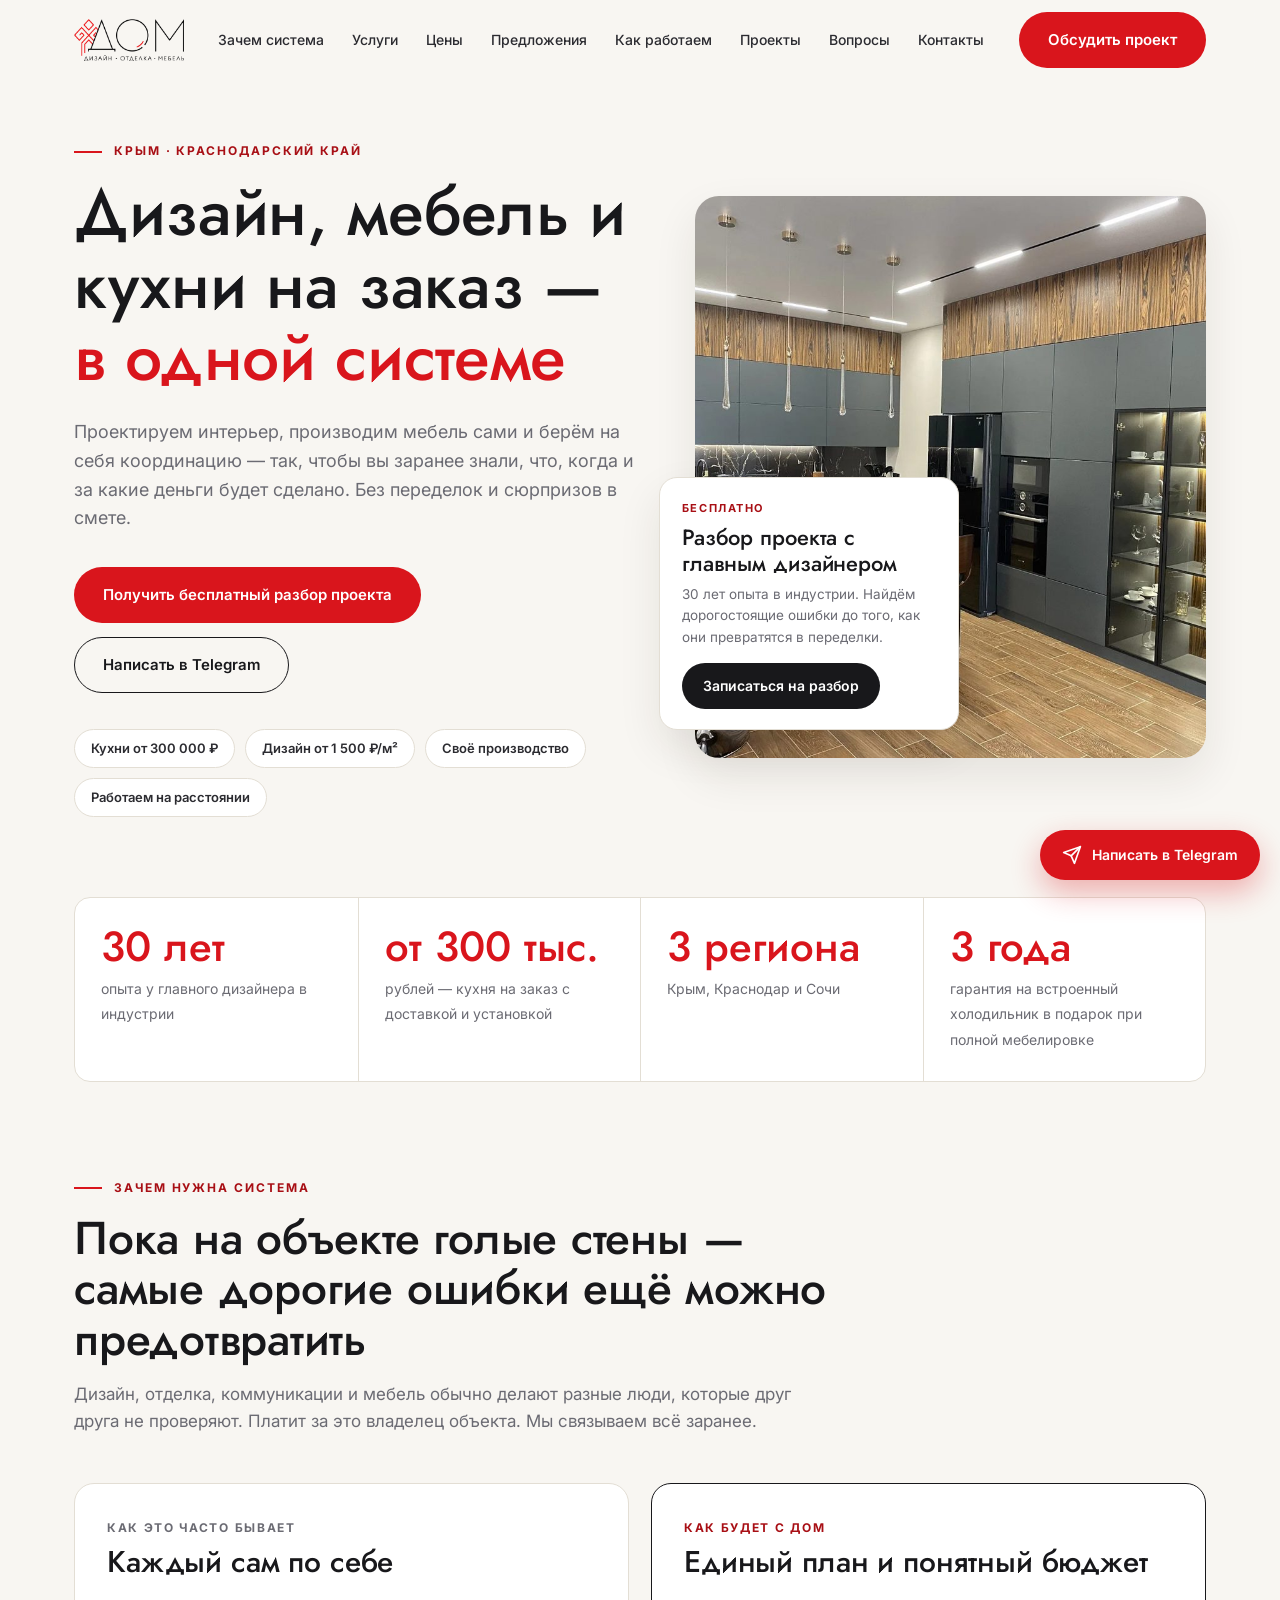
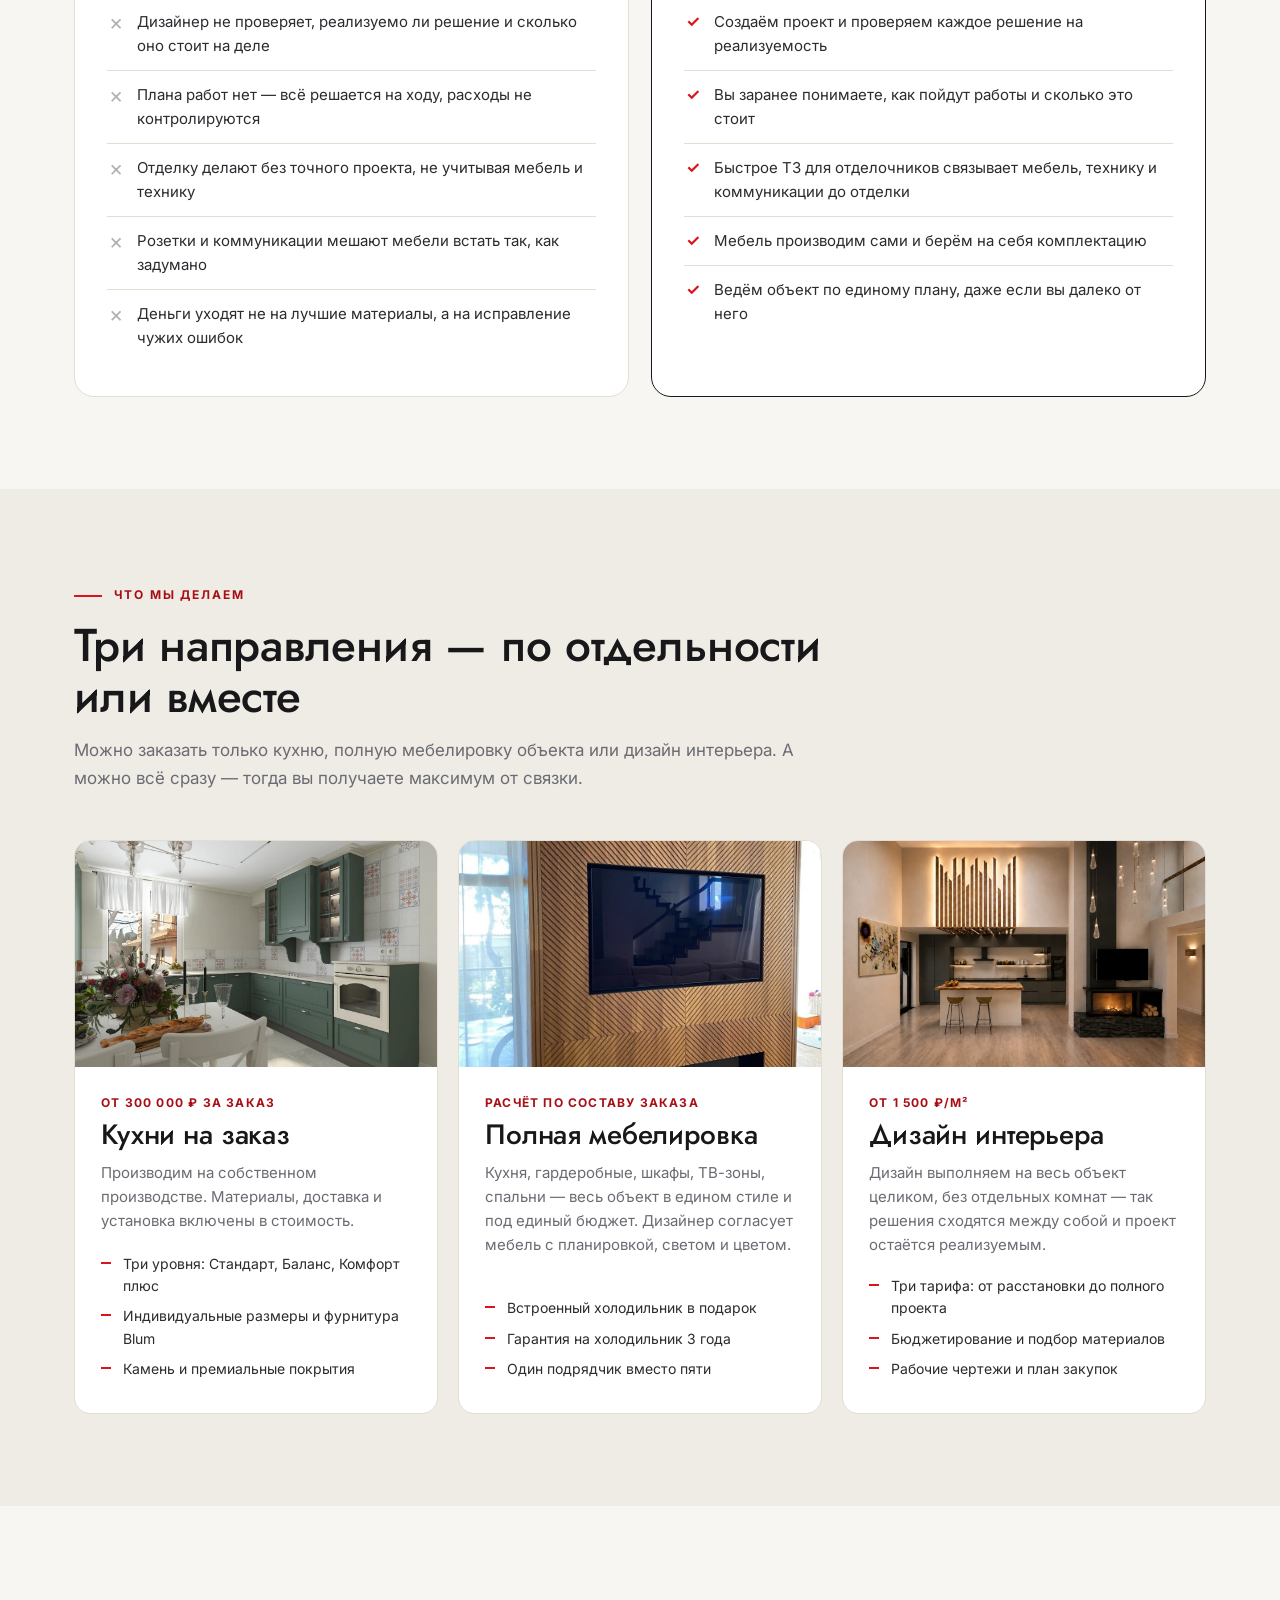
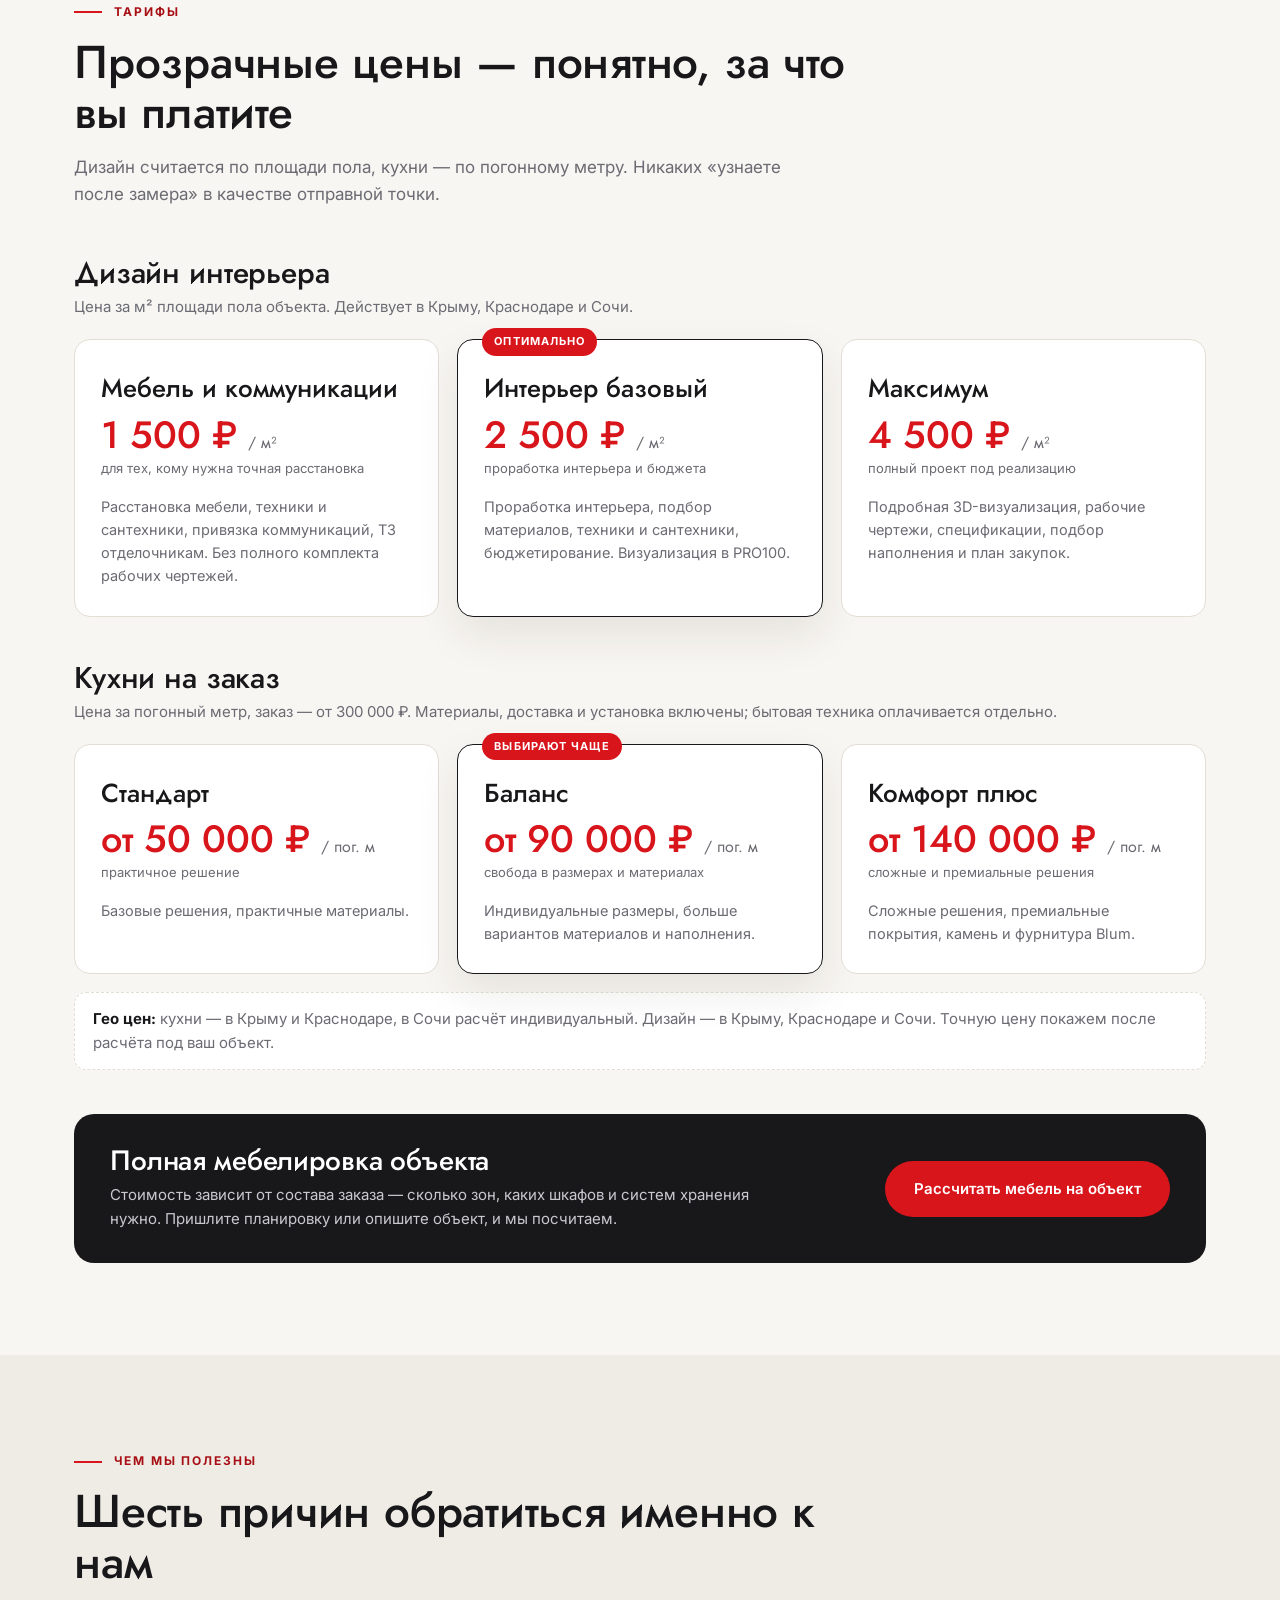
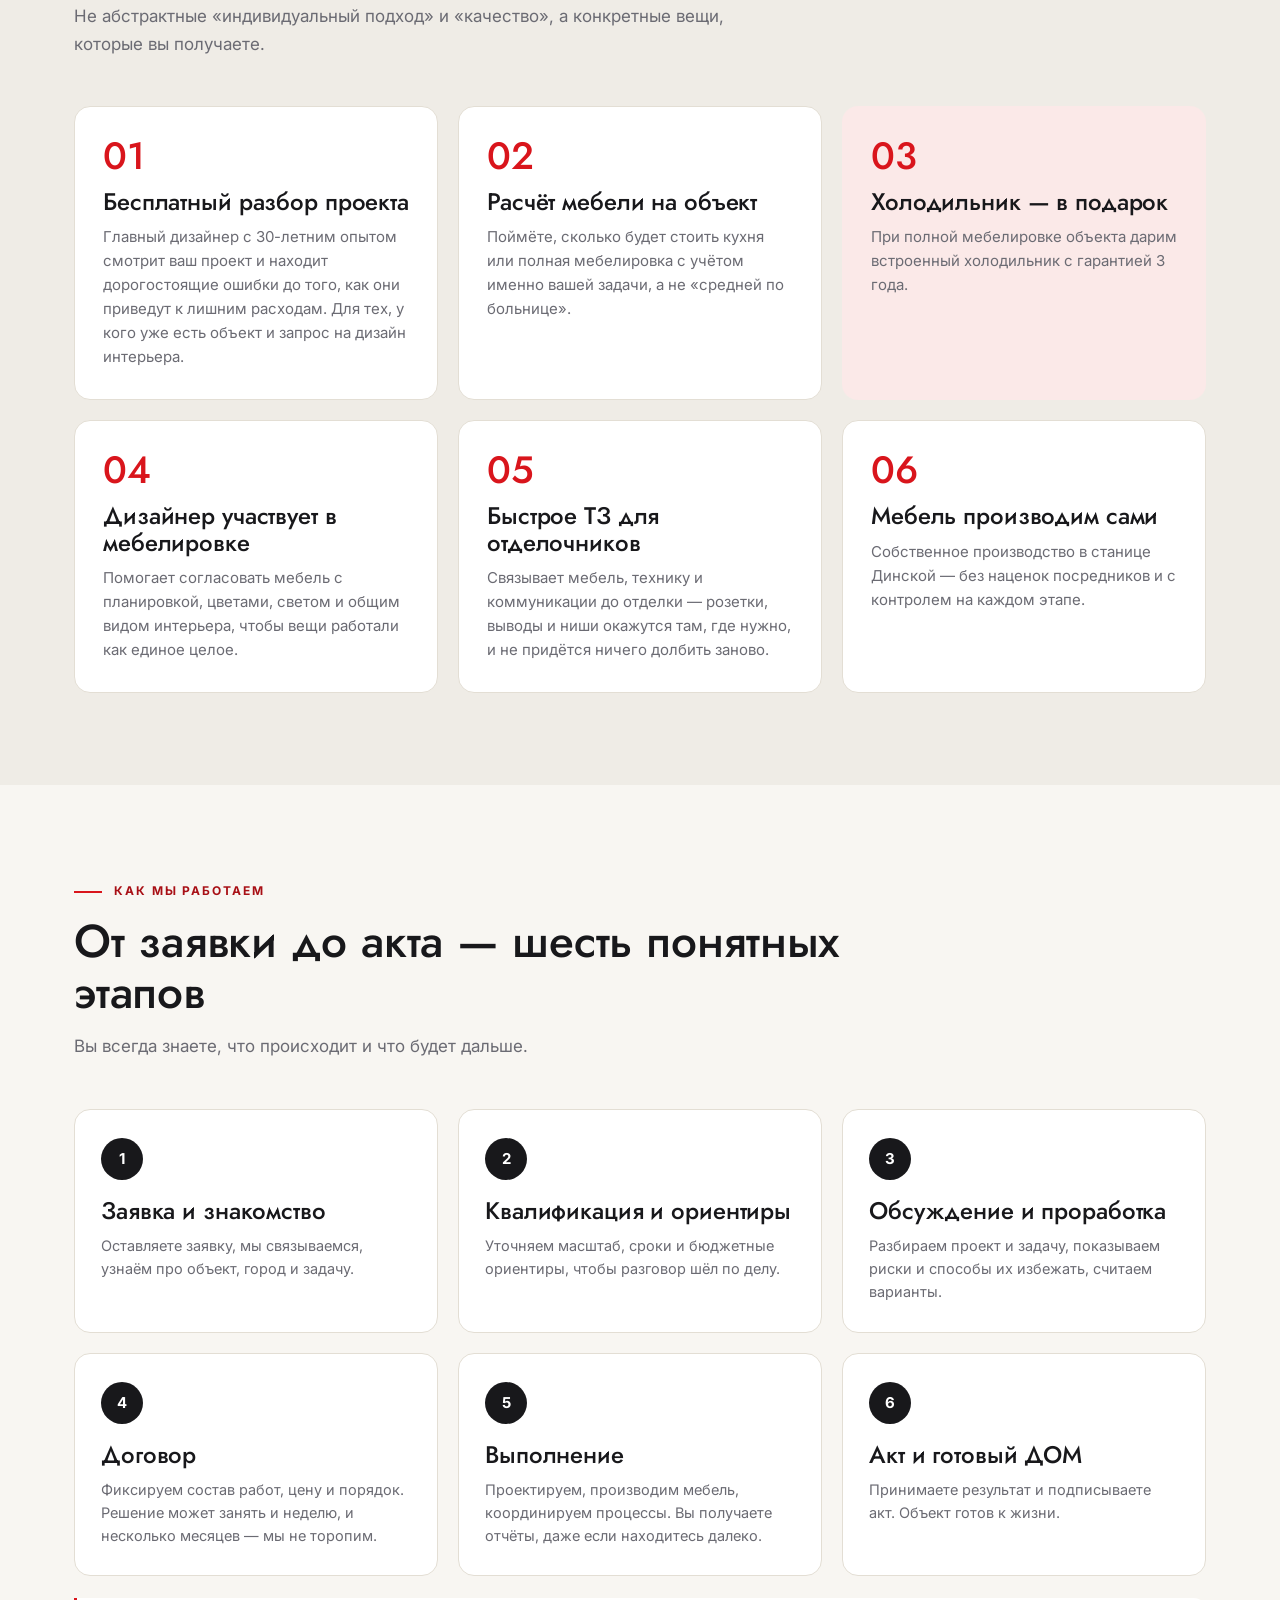
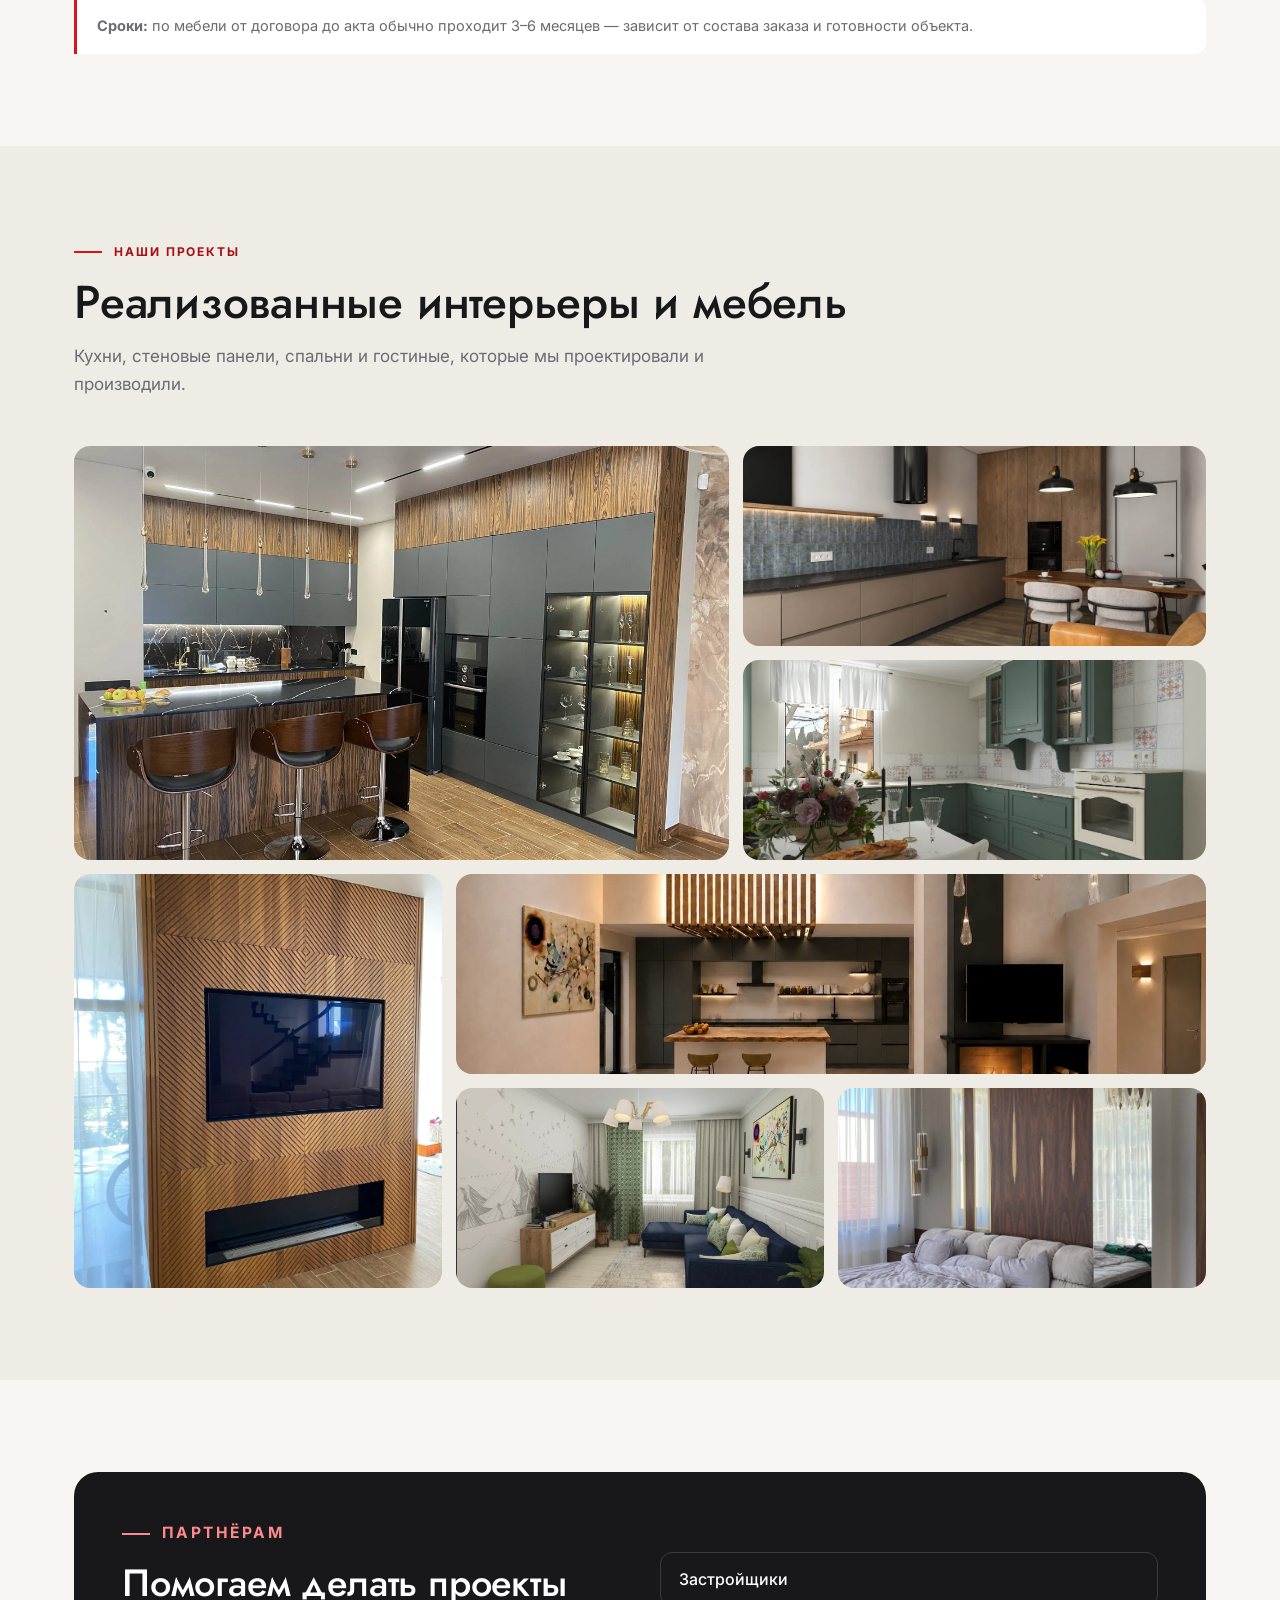
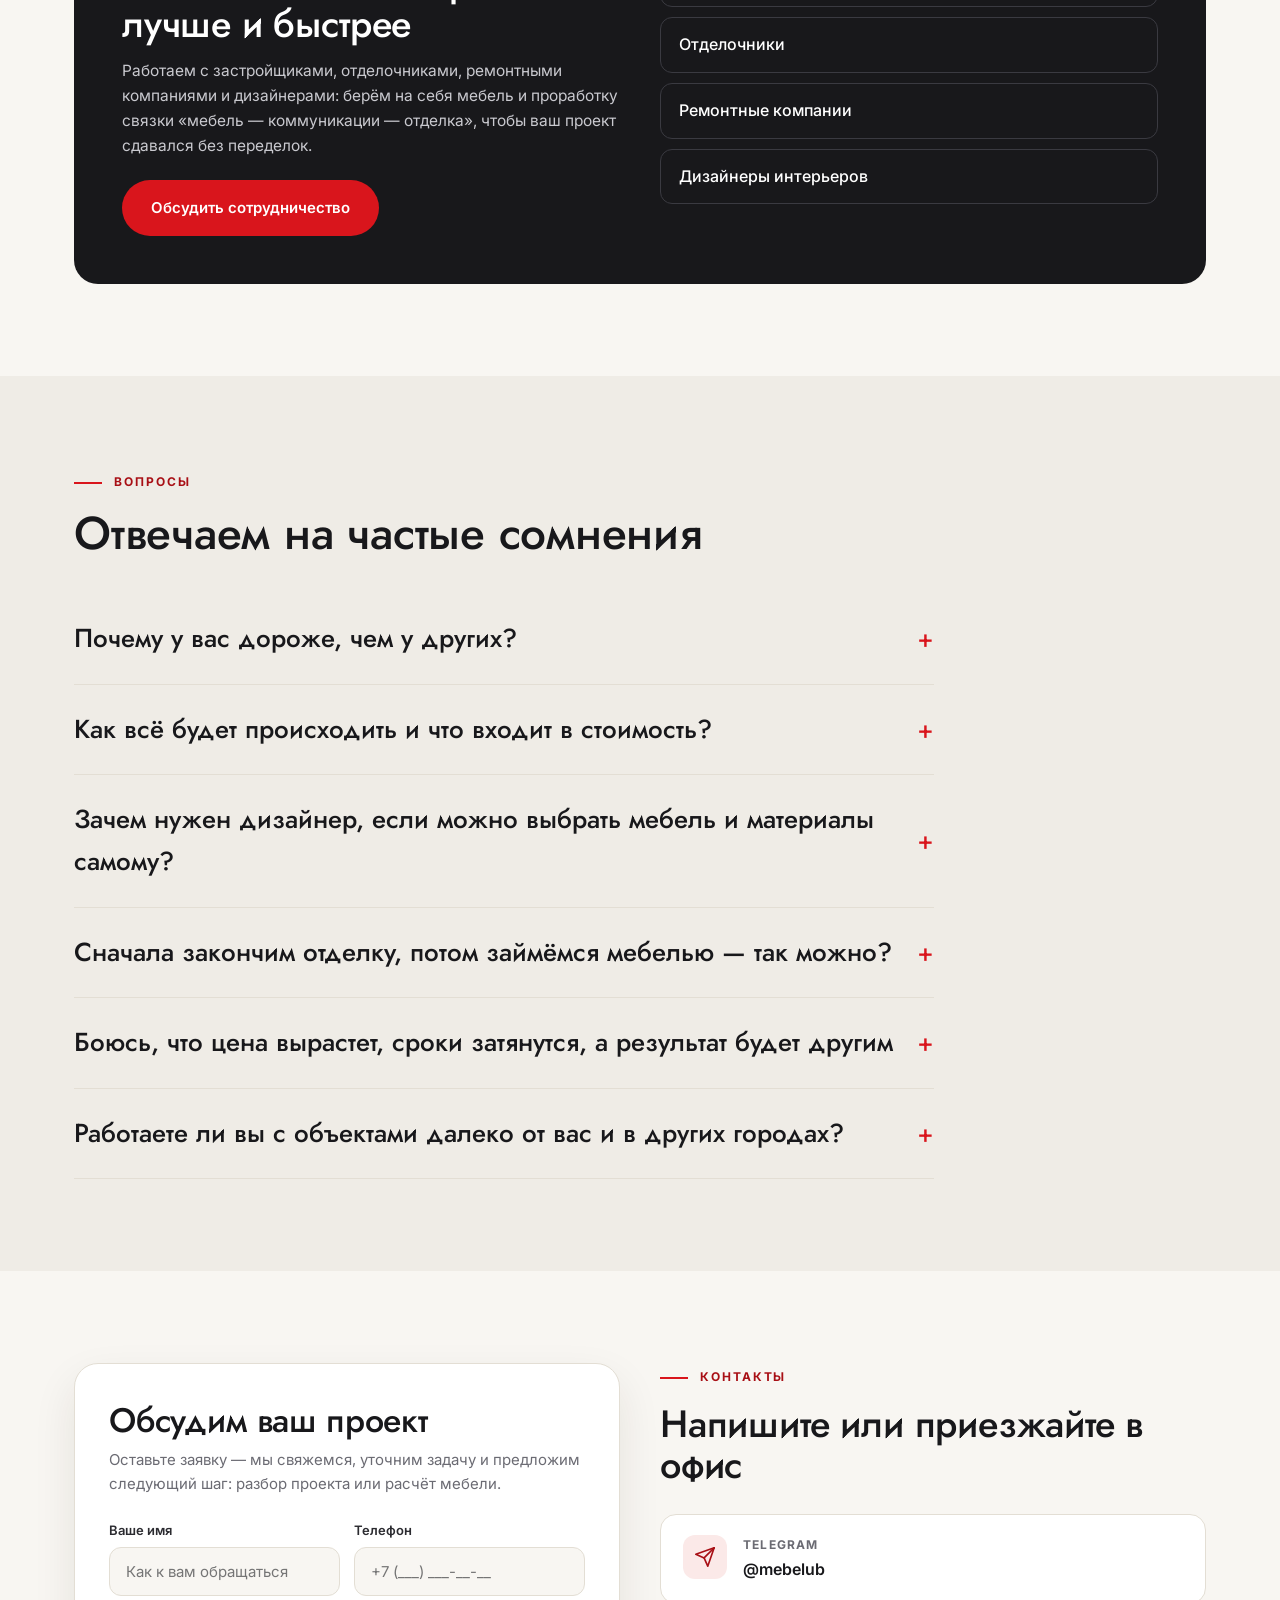
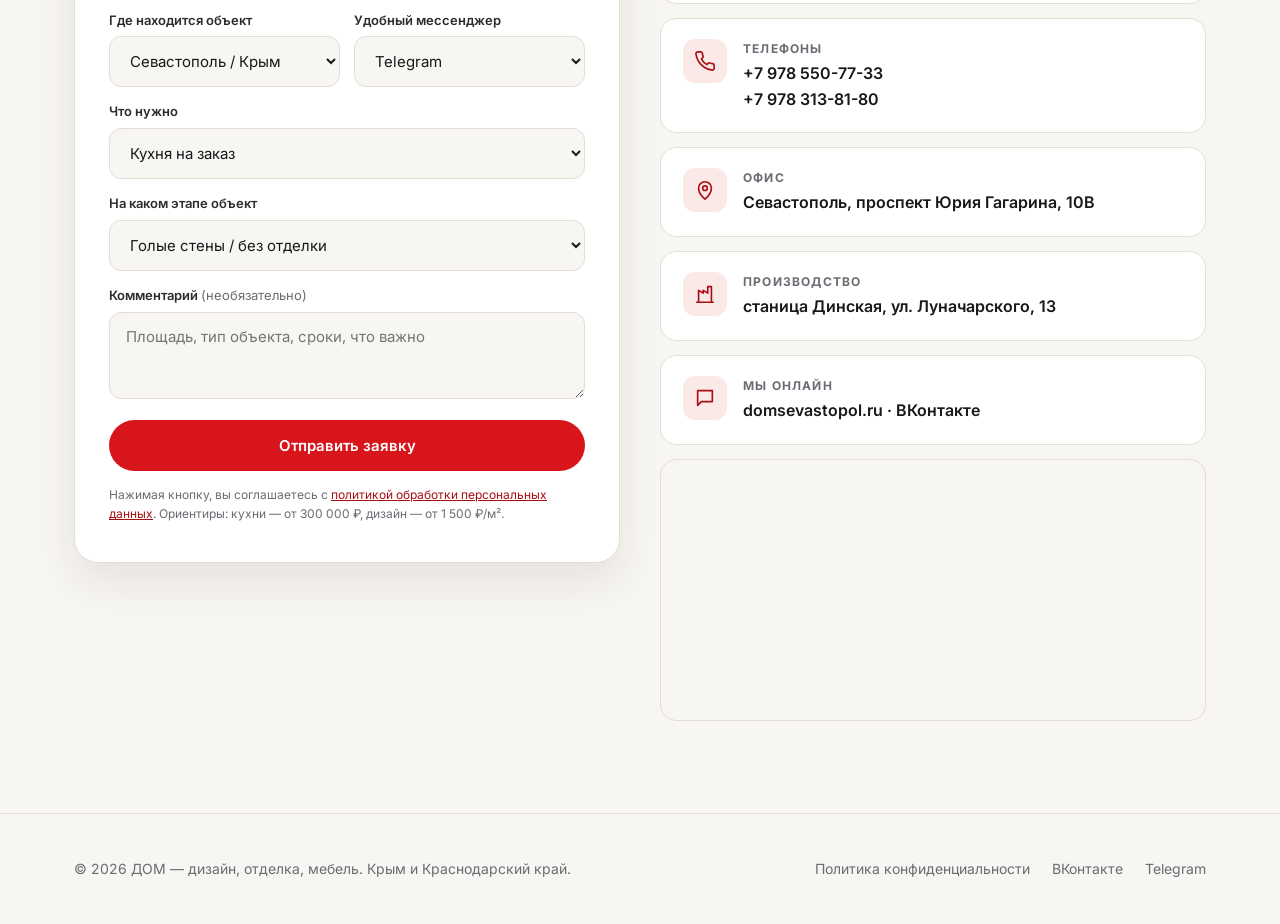
==== index.html @ 9297d838 "init: landing for DOM (design, kitchens, furniture)" ====
<!DOCTYPE html>
<html lang="ru">
<head>
<meta charset="UTF-8">
<meta name="viewport" content="width=device-width, initial-scale=1.0">
<title>ДОМ — дизайн интерьера, кухни и мебель на заказ в Крыму и Краснодарском крае</title>
<meta name="description" content="ДОМ: дизайн интерьера, кухни на заказ от 300 000 ₽ и полная мебелировка объекта. Собственное производство, работаем в Крыму и Краснодарском крае. Бесплатный разбор проекта с главным дизайнером.">
<link rel="icon" href="img/favicon.png" type="image/png">
<link rel="preconnect" href="https://fonts.googleapis.com">
<link rel="preconnect" href="https://fonts.gstatic.com" crossorigin>
<link href="https://fonts.googleapis.com/css2?family=Jost:wght@400;500;600&family=Inter:wght@400;500;600;700&display=swap" rel="stylesheet">
<link rel="stylesheet" href="styles.css">
</head>
<body>

<header class="header" id="header">
  <div class="header__inner">
    <a href="#top" class="logo" aria-label="ДОМ — дизайн, отделка, мебель">
      <img src="img/logo.png" alt="ДОМ — дизайн, отделка, мебель">
    </a>
    <nav class="nav" id="nav">
      <a href="#pain">Зачем система</a>
      <a href="#services">Услуги</a>
      <a href="#prices">Цены</a>
      <a href="#offers">Предложения</a>
      <a href="#process">Как работаем</a>
      <a href="#portfolio">Проекты</a>
      <a href="#faq">Вопросы</a>
      <a href="#contact">Контакты</a>
    </nav>
    <div class="header__right">
      <a href="tel:+79785507733" class="header__phone">+7 978 550-77-33</a>
      <a href="#contact" class="btn btn--primary">Обсудить проект</a>
      <button class="burger" id="burger" aria-label="Меню"><span></span></button>
    </div>
  </div>
</header>

<main id="top">

<!-- HERO -->
<section class="hero">
  <div class="container hero__grid">
    <div>
      <p class="section-tag">Крым · Краснодарский край</p>
      <h1>Дизайн, мебель и кухни на заказ — <em>в одной системе</em></h1>
      <p class="hero__lead">Проектируем интерьер, производим мебель сами и берём на себя координацию — так, чтобы вы заранее знали, что, когда и за какие деньги будет сделано. Без переделок и сюрпризов в смете.</p>
      <div class="hero__cta">
        <a href="#contact" class="btn btn--primary">Получить бесплатный разбор проекта</a>
        <a href="https://t.me/mebelub" target="_blank" rel="noopener" class="btn btn--outline">Написать в Telegram</a>
      </div>
      <div class="hero__chips">
        <span class="chip">Кухни от 300 000 ₽</span>
        <span class="chip">Дизайн от 1 500 ₽/м²</span>
        <span class="chip">Своё производство</span>
        <span class="chip">Работаем на расстоянии</span>
      </div>
    </div>
    <div class="hero__visual">
      <div class="hero__photo"><img src="img/p7.jpg" alt="Кухня-остров на заказ в интерьере частного дома" fetchpriority="high"></div>
      <aside class="hero__card">
        <p class="hero__card-tag">Бесплатно</p>
        <h3>Разбор проекта с главным дизайнером</h3>
        <p>30 лет опыта в индустрии. Найдём дорогостоящие ошибки до того, как они превратятся в переделки.</p>
        <a href="#contact" class="btn btn--dark">Записаться на разбор</a>
      </aside>
    </div>
  </div>
</section>

<!-- STATS -->
<section class="stats">
  <div class="container">
    <div class="stats__row">
      <div class="stat"><b>30 лет</b><span>опыта у главного дизайнера в индустрии</span></div>
      <div class="stat"><b>от 300 тыс.</b><span>рублей — кухня на заказ с доставкой и установкой</span></div>
      <div class="stat"><b>3 региона</b><span>Крым, Краснодар и Сочи</span></div>
      <div class="stat"><b>3 года</b><span>гарантия на встроенный холодильник в подарок при полной мебелировке</span></div>
    </div>
  </div>
</section>

<!-- PAIN -->
<section id="pain">
  <div class="container">
    <p class="section-tag">Зачем нужна система</p>
    <h2 class="section-title">Пока на объекте голые стены — самые дорогие ошибки ещё можно предотвратить</h2>
    <p class="section-lead">Дизайн, отделка, коммуникации и мебель обычно делают разные люди, которые друг друга не проверяют. Платит за это владелец объекта. Мы связываем всё заранее.</p>
    <div class="versus">
      <div class="versus__col">
        <p class="versus__label">Как это часто бывает</p>
        <h3>Каждый сам по себе</h3>
        <ul>
          <li>Дизайнер не проверяет, реализуемо ли решение и сколько оно стоит на деле</li>
          <li>Плана работ нет — всё решается на ходу, расходы не контролируются</li>
          <li>Отделку делают без точного проекта, не учитывая мебель и технику</li>
          <li>Розетки и коммуникации мешают мебели встать так, как задумано</li>
          <li>Деньги уходят не на лучшие материалы, а на исправление чужих ошибок</li>
        </ul>
      </div>
      <div class="versus__col versus__col--good">
        <p class="versus__label">Как будет с ДОМ</p>
        <h3>Единый план и понятный бюджет</h3>
        <ul>
          <li>Создаём проект и проверяем каждое решение на реализуемость</li>
          <li>Вы заранее понимаете, как пойдут работы и сколько это стоит</li>
          <li>Быстрое ТЗ для отделочников связывает мебель, технику и коммуникации до отделки</li>
          <li>Мебель производим сами и берём на себя комплектацию</li>
          <li>Ведём объект по единому плану, даже если вы далеко от него</li>
        </ul>
      </div>
    </div>
  </div>
</section>

<!-- SERVICES -->
<section id="services" class="alt">
  <div class="container">
    <p class="section-tag">Что мы делаем</p>
    <h2 class="section-title">Три направления — по отдельности или вместе</h2>
    <p class="section-lead">Можно заказать только кухню, полную мебелировку объекта или дизайн интерьера. А можно всё сразу — тогда вы получаете максимум от связки.</p>
    <div class="srv-grid">
      <article class="srv">
        <div class="srv__img"><img src="img/p5.jpg" alt="Кухня в глубоком зелёном цвете с фасадами на заказ" loading="lazy"></div>
        <div class="srv__body">
          <p class="srv__price">от 300 000 ₽ за заказ</p>
          <h3>Кухни на заказ</h3>
          <p>Производим на собственном производстве. Материалы, доставка и установка включены в стоимость.</p>
          <ul>
            <li>Три уровня: Стандарт, Баланс, Комфорт плюс</li>
            <li>Индивидуальные размеры и фурнитура Blum</li>
            <li>Камень и премиальные покрытия</li>
          </ul>
        </div>
      </article>
      <article class="srv">
        <div class="srv__img"><img src="img/p6.jpg" alt="Мебельная стеновая панель из шпона с нишей под ТВ и биокамин" loading="lazy"></div>
        <div class="srv__body">
          <p class="srv__price">Расчёт по составу заказа</p>
          <h3>Полная мебелировка</h3>
          <p>Кухня, гардеробные, шкафы, ТВ-зоны, спальни — весь объект в едином стиле и под единый бюджет. Дизайнер согласует мебель с планировкой, светом и цветом.</p>
          <ul>
            <li>Встроенный холодильник в подарок</li>
            <li>Гарантия на холодильник 3 года</li>
            <li>Один подрядчик вместо пяти</li>
          </ul>
        </div>
      </article>
      <article class="srv">
        <div class="srv__img"><img src="img/p1.jpg" alt="Интерьер загородного дома: кухня-гостиная с камином" loading="lazy"></div>
        <div class="srv__body">
          <p class="srv__price">от 1 500 ₽/м²</p>
          <h3>Дизайн интерьера</h3>
          <p>Дизайн выполняем на весь объект целиком, без отдельных комнат — так решения сходятся между собой и проект остаётся реализуемым.</p>
          <ul>
            <li>Три тарифа: от расстановки до полного проекта</li>
            <li>Бюджетирование и подбор материалов</li>
            <li>Рабочие чертежи и план закупок</li>
          </ul>
        </div>
      </article>
    </div>
  </div>
</section>

<!-- PRICES -->
<section id="prices">
  <div class="container">
    <p class="section-tag">Тарифы</p>
    <h2 class="section-title">Прозрачные цены — понятно, за что вы платите</h2>
    <p class="section-lead">Дизайн считается по площади пола, кухни — по погонному метру. Никаких «узнаете после замера» в качестве отправной точки.</p>

    <div class="price-block">
      <h3>Дизайн интерьера</h3>
      <p>Цена за м² площади пола объекта. Действует в Крыму, Краснодаре и Сочи.</p>
      <div class="tariffs">
        <div class="tariff">
          <p class="tariff__name">Мебель и коммуникации</p>
          <p class="tariff__price">1 500 ₽ <small>/ м²</small></p>
          <p class="tariff__unit">для тех, кому нужна точная расстановка</p>
          <p>Расстановка мебели, техники и сантехники, привязка коммуникаций, ТЗ отделочникам. Без полного комплекта рабочих чертежей.</p>
        </div>
        <div class="tariff tariff--hit">
          <span class="tariff__badge">Оптимально</span>
          <p class="tariff__name">Интерьер базовый</p>
          <p class="tariff__price">2 500 ₽ <small>/ м²</small></p>
          <p class="tariff__unit">проработка интерьера и бюджета</p>
          <p>Проработка интерьера, подбор материалов, техники и сантехники, бюджетирование. Визуализация в PRO100.</p>
        </div>
        <div class="tariff">
          <p class="tariff__name">Максимум</p>
          <p class="tariff__price">4 500 ₽ <small>/ м²</small></p>
          <p class="tariff__unit">полный проект под реализацию</p>
          <p>Подробная 3D-визуализация, рабочие чертежи, спецификации, подбор наполнения и план закупок.</p>
        </div>
      </div>
    </div>

    <div class="price-block">
      <h3>Кухни на заказ</h3>
      <p>Цена за погонный метр, заказ — от 300 000 ₽. Материалы, доставка и установка включены; бытовая техника оплачивается отдельно.</p>
      <div class="tariffs">
        <div class="tariff">
          <p class="tariff__name">Стандарт</p>
          <p class="tariff__price">от 50 000 ₽ <small>/ пог. м</small></p>
          <p class="tariff__unit">практичное решение</p>
          <p>Базовые решения, практичные материалы.</p>
        </div>
        <div class="tariff tariff--hit">
          <span class="tariff__badge">Выбирают чаще</span>
          <p class="tariff__name">Баланс</p>
          <p class="tariff__price">от 90 000 ₽ <small>/ пог. м</small></p>
          <p class="tariff__unit">свобода в размерах и материалах</p>
          <p>Индивидуальные размеры, больше вариантов материалов и наполнения.</p>
        </div>
        <div class="tariff">
          <p class="tariff__name">Комфорт плюс</p>
          <p class="tariff__price">от 140 000 ₽ <small>/ пог. м</small></p>
          <p class="tariff__unit">сложные и премиальные решения</p>
          <p>Сложные решения, премиальные покрытия, камень и фурнитура Blum.</p>
        </div>
      </div>
      <p class="price-note"><b>Гео цен:</b> кухни — в Крыму и Краснодаре, в Сочи расчёт индивидуальный. Дизайн — в Крыму, Краснодаре и Сочи. Точную цену покажем после расчёта под ваш объект.</p>
    </div>

    <div class="furniture-row">
      <div>
        <h3>Полная мебелировка объекта</h3>
        <p>Стоимость зависит от состава заказа — сколько зон, каких шкафов и систем хранения нужно. Пришлите планировку или опишите объект, и мы посчитаем.</p>
      </div>
      <a href="#contact" class="btn btn--primary">Рассчитать мебель на объект</a>
    </div>
  </div>
</section>

<!-- OFFERS -->
<section id="offers" class="alt">
  <div class="container">
    <p class="section-tag">Чем мы полезны</p>
    <h2 class="section-title">Шесть причин обратиться именно к нам</h2>
    <p class="section-lead">Не абстрактные «индивидуальный подход» и «качество», а конкретные вещи, которые вы получаете.</p>
    <div class="offer-grid">
      <div class="offer-card">
        <div class="offer-card__num">01</div>
        <h3>Бесплатный разбор проекта</h3>
        <p>Главный дизайнер с 30-летним опытом смотрит ваш проект и находит дорогостоящие ошибки до того, как они приведут к лишним расходам. Для тех, у кого уже есть объект и запрос на дизайн интерьера.</p>
      </div>
      <div class="offer-card">
        <div class="offer-card__num">02</div>
        <h3>Расчёт мебели на объект</h3>
        <p>Поймёте, сколько будет стоить кухня или полная мебелировка с учётом именно вашей задачи, а не «средней по больнице».</p>
      </div>
      <div class="offer-card offer-card--gift">
        <div class="offer-card__num">03</div>
        <h3>Холодильник — в подарок</h3>
        <p>При полной мебелировке объекта дарим встроенный холодильник с гарантией 3 года.</p>
      </div>
      <div class="offer-card">
        <div class="offer-card__num">04</div>
        <h3>Дизайнер участвует в мебелировке</h3>
        <p>Помогает согласовать мебель с планировкой, цветами, светом и общим видом интерьера, чтобы вещи работали как единое целое.</p>
      </div>
      <div class="offer-card">
        <div class="offer-card__num">05</div>
        <h3>Быстрое ТЗ для отделочников</h3>
        <p>Связывает мебель, технику и коммуникации до отделки — розетки, выводы и ниши окажутся там, где нужно, и не придётся ничего долбить заново.</p>
      </div>
      <div class="offer-card">
        <div class="offer-card__num">06</div>
        <h3>Мебель производим сами</h3>
        <p>Собственное производство в станице Динской — без наценок посредников и с контролем на каждом этапе.</p>
      </div>
    </div>
  </div>
</section>

<!-- PROCESS -->
<section id="process">
  <div class="container">
    <p class="section-tag">Как мы работаем</p>
    <h2 class="section-title">От заявки до акта — шесть понятных этапов</h2>
    <p class="section-lead">Вы всегда знаете, что происходит и что будет дальше.</p>
    <div class="steps">
      <div class="step">
        <span class="step__n">1</span>
        <h3>Заявка и знакомство</h3>
        <p>Оставляете заявку, мы связываемся, узнаём про объект, город и задачу.</p>
      </div>
      <div class="step">
        <span class="step__n">2</span>
        <h3>Квалификация и ориентиры</h3>
        <p>Уточняем масштаб, сроки и бюджетные ориентиры, чтобы разговор шёл по делу.</p>
      </div>
      <div class="step">
        <span class="step__n">3</span>
        <h3>Обсуждение и проработка</h3>
        <p>Разбираем проект и задачу, показываем риски и способы их избежать, считаем варианты.</p>
      </div>
      <div class="step">
        <span class="step__n">4</span>
        <h3>Договор</h3>
        <p>Фиксируем состав работ, цену и порядок. Решение может занять и неделю, и несколько месяцев — мы не торопим.</p>
      </div>
      <div class="step">
        <span class="step__n">5</span>
        <h3>Выполнение</h3>
        <p>Проектируем, производим мебель, координируем процессы. Вы получаете отчёты, даже если находитесь далеко.</p>
      </div>
      <div class="step">
        <span class="step__n">6</span>
        <h3>Акт и готовый ДОМ</h3>
        <p>Принимаете результат и подписываете акт. Объект готов к жизни.</p>
      </div>
    </div>
    <p class="terms"><b>Сроки:</b> по мебели от договора до акта обычно проходит 3–6 месяцев — зависит от состава заказа и готовности объекта.</p>
  </div>
</section>

<!-- PORTFOLIO -->
<section id="portfolio" class="alt">
  <div class="container">
    <p class="section-tag">Наши проекты</p>
    <h2 class="section-title">Реализованные интерьеры и мебель</h2>
    <p class="section-lead">Кухни, стеновые панели, спальни и гостиные, которые мы проектировали и производили.</p>
    <div class="gallery">
      <figure class="g1"><img src="img/p7.jpg" alt="Кухня с островом и подсветкой витрины" loading="lazy"></figure>
      <figure class="g2"><img src="img/p4.jpg" alt="Кухня с бежевыми фасадами и деревянной панелью" loading="lazy"></figure>
      <figure class="g3"><img src="img/p5.jpg" alt="Зелёная кухня с крашеными фасадами" loading="lazy"></figure>
      <figure class="g4"><img src="img/p6.jpg" alt="Стеновая панель из шпона с нишей под ТВ и камином" loading="lazy"></figure>
      <figure class="g5"><img src="img/p1.jpg" alt="Гостиная-кухня в загородном доме" loading="lazy"></figure>
      <figure class="g6"><img src="img/p2.jpg" alt="Гостиная с мебелью на заказ" loading="lazy"></figure>
      <figure class="g7"><img src="img/p3.jpg" alt="Спальня с деревянной стеновой панелью" loading="lazy"></figure>
    </div>
  </div>
</section>

<!-- PARTNERS -->
<section id="partners">
  <div class="container">
    <div class="partners">
      <div>
        <p class="section-tag">Партнёрам</p>
        <h2>Помогаем делать проекты лучше и быстрее</h2>
        <p>Работаем с застройщиками, отделочниками, ремонтными компаниями и дизайнерами: берём на себя мебель и проработку связки «мебель — коммуникации — отделка», чтобы ваш проект сдавался без переделок.</p>
        <a href="https://t.me/mebelub" target="_blank" rel="noopener" class="btn btn--primary">Обсудить сотрудничество</a>
      </div>
      <div class="partners__list">
        <div>Застройщики</div>
        <div>Отделочники</div>
        <div>Ремонтные компании</div>
        <div>Дизайнеры интерьеров</div>
      </div>
    </div>
  </div>
</section>

<!-- FAQ -->
<section id="faq" class="alt">
  <div class="container">
    <p class="section-tag">Вопросы</p>
    <h2 class="section-title">Отвечаем на частые сомнения</h2>
    <div class="faq" style="margin-top:36px">
      <details class="faq__item">
        <summary>Почему у вас дороже, чем у других?</summary>
        <p>Мы показываем полную стоимость: материалы, доставка и установка кухни включены, а не дописаны мелким шрифтом. Разницу в цене чаще всего создают материалы, фурнитура, точность проекта и то, что заранее не посчитано. Мы разберём ваше предложение от других и покажем, чем оно отличается — вы сравните на равных.</p>
      </details>
      <details class="faq__item">
        <summary>Как всё будет происходить и что входит в стоимость?</summary>
        <p>Шесть этапов: заявка, квалификация, обсуждение, договор, выполнение, акт. В договоре фиксируем состав работ и цену. По мебели от договора до акта обычно 3–6 месяцев. Отдельно оплачивается только бытовая техника — всё остальное по кухне уже в цене.</p>
      </details>
      <details class="faq__item">
        <summary>Зачем нужен дизайнер, если можно выбрать мебель и материалы самому?</summary>
        <p>Выбрать можно, но собрать в реализуемую систему сложно: мебель должна встать по планировке, совпасть с розетками, выводами и светом, а бюджет — не выйти за пределы. Дизайнер проверяет это заранее. Одна переделанная стена или неподошедшая кухня обходятся дороже проекта.</p>
      </details>
      <details class="faq__item">
        <summary>Сначала закончим отделку, потом займёмся мебелью — так можно?</summary>
        <p>Можно, но это самый дорогой путь. Розетки, выводы воды и вентиляции, ниши и подсветка должны быть привязаны к мебели до отделки. Быстрое ТЗ для отделочников закрывает эту проблему и не откладывает старт работ.</p>
      </details>
      <details class="faq__item">
        <summary>Боюсь, что цена вырастет, сроки затянутся, а результат будет другим</summary>
        <p>Поэтому мы работаем по проекту и договору: состав, материалы и цена фиксируются заранее, отклонения согласуются с вами. Если вы находитесь далеко от объекта — мы ведём его и присылаем отчёты, вы контролируете процесс на расстоянии.</p>
      </details>
      <details class="faq__item">
        <summary>Работаете ли вы с объектами далеко от вас и в других городах?</summary>
        <p>Работаем в Крыму и Краснодарском крае, включая Сочи. Дизайн можно заказать в Крыму, Краснодаре и Сочи, кухни — в Крыму и Краснодаре, а в Сочи стоимость кухни считаем индивидуально. Собственникам, которые живут в другом регионе, ведём объект удалённо.</p>
      </details>
    </div>
  </div>
</section>

<!-- CONTACT -->
<section id="contact">
  <div class="container contact__grid">
    <form class="form leadForm" id="leadForm" novalidate>
      <h3>Обсудим ваш проект</h3>
      <p class="form__sub">Оставьте заявку — мы свяжемся, уточним задачу и предложим следующий шаг: разбор проекта или расчёт мебели.</p>
      <input type="text" name="_gotcha" style="display:none" tabindex="-1" autocomplete="off">
      <div class="field-row">
        <div class="field">
          <label for="f-name">Ваше имя</label>
          <input type="text" id="f-name" name="name" placeholder="Как к вам обращаться" required>
        </div>
        <div class="field">
          <label for="f-phone">Телефон</label>
          <input type="tel" id="f-phone" name="phone" placeholder="+7 (___) ___-__-__" required>
        </div>
      </div>
      <div class="field-row">
        <div class="field">
          <label for="f-city">Где находится объект</label>
          <select id="f-city" name="city">
            <option value="Севастополь / Крым">Севастополь / Крым</option>
            <option value="Краснодар / Краснодарский край">Краснодар / Краснодарский край</option>
            <option value="Сочи">Сочи</option>
            <option value="Другой регион">Другой регион</option>
          </select>
        </div>
        <div class="field">
          <label for="f-messenger">Удобный мессенджер</label>
          <select id="f-messenger" name="messenger">
            <option value="Telegram">Telegram</option>
            <option value="WhatsApp">WhatsApp</option>
            <option value="MAX">MAX</option>
            <option value="Звонок">Только звонок</option>
          </select>
        </div>
      </div>
      <div class="field">
        <label for="f-need">Что нужно</label>
        <select id="f-need" name="need">
          <option value="Кухня на заказ">Кухня на заказ</option>
          <option value="Полная мебелировка объекта">Полная мебелировка объекта</option>
          <option value="Дизайн интерьера всего объекта">Дизайн интерьера всего объекта</option>
          <option value="Дизайн + мебель">Дизайн + мебель — всё вместе</option>
          <option value="Бесплатный разбор проекта">Бесплатный разбор проекта</option>
          <option value="Партнёрство">Партнёрство (застройщик, отделочник, дизайнер)</option>
        </select>
      </div>
      <div class="field">
        <label for="f-stage">На каком этапе объект</label>
        <select id="f-stage" name="stage">
          <option value="Голые стены / ещё без отделки">Голые стены / без отделки</option>
          <option value="Идёт отделка">Идёт отделка</option>
          <option value="Отделка завершена">Отделка завершена</option>
          <option value="Ещё нет объекта / только выбираю">Объекта ещё нет, присматриваюсь</option>
        </select>
      </div>
      <div class="field">
        <label for="f-comment">Комментарий <span style="font-weight:400;color:var(--clr-text-soft)">(необязательно)</span></label>
        <textarea id="f-comment" name="comment" rows="3" placeholder="Площадь, тип объекта, сроки, что важно"></textarea>
      </div>
      <button type="submit" class="btn btn--primary btn--block">Отправить заявку</button>
      <p class="form__agree">Нажимая кнопку, вы соглашаетесь с <a href="privacy.html" target="_blank">политикой обработки персональных данных</a>. Ориентиры: кухни — от 300 000 ₽, дизайн — от 1 500 ₽/м².</p>
    </form>

    <div>
      <p class="section-tag">Контакты</p>
      <h2 class="section-title" style="font-size:38px">Напишите или приезжайте в офис</h2>
      <div class="contacts" style="margin-top:28px">
        <div class="contact-card">
          <div class="contact-card__icon"><svg viewBox="0 0 24 24" fill="none" stroke="currentColor" stroke-width="1.8" stroke-linecap="round" stroke-linejoin="round"><path d="m22 2-7 20-4-9-9-4z"/><path d="M22 2 11 13"/></svg></div>
          <div><small>Telegram</small><b><a href="https://t.me/mebelub" target="_blank" rel="noopener">@mebelub</a></b></div>
        </div>
        <div class="contact-card">
          <div class="contact-card__icon"><svg viewBox="0 0 24 24" fill="none" stroke="currentColor" stroke-width="1.8" stroke-linecap="round" stroke-linejoin="round"><path d="M22 16.9v3a2 2 0 0 1-2.2 2 19.8 19.8 0 0 1-8.6-3.1 19.5 19.5 0 0 1-6-6A19.8 19.8 0 0 1 2.1 4.2 2 2 0 0 1 4.1 2h3a2 2 0 0 1 2 1.7c.1 1 .4 1.9.7 2.8a2 2 0 0 1-.5 2.1L8.1 9.9a16 16 0 0 0 6 6l1.3-1.3a2 2 0 0 1 2.1-.4c.9.3 1.8.6 2.8.7a2 2 0 0 1 1.7 2z"/></svg></div>
          <div><small>Телефоны</small><b><a href="tel:+79785507733">+7 978 550-77-33</a><br><a href="tel:+79783138180">+7 978 313-81-80</a></b></div>
        </div>
        <div class="contact-card">
          <div class="contact-card__icon"><svg viewBox="0 0 24 24" fill="none" stroke="currentColor" stroke-width="1.8" stroke-linecap="round" stroke-linejoin="round"><path d="M12 22s7-6.2 7-12a7 7 0 1 0-14 0c0 5.8 7 12 7 12z"/><circle cx="12" cy="10" r="2.5"/></svg></div>
          <div><small>Офис</small><b>Севастополь, проспект Юрия Гагарина, 10В</b></div>
        </div>
        <div class="contact-card">
          <div class="contact-card__icon"><svg viewBox="0 0 24 24" fill="none" stroke="currentColor" stroke-width="1.8" stroke-linecap="round" stroke-linejoin="round"><path d="M3 21h18"/><path d="M5 21V8l5 3V8l5 3V4h4v17"/></svg></div>
          <div><small>Производство</small><b>станица Динская, ул. Луначарского, 13</b></div>
        </div>
        <div class="contact-card">
          <div class="contact-card__icon"><svg viewBox="0 0 24 24" fill="none" stroke="currentColor" stroke-width="1.8" stroke-linecap="round" stroke-linejoin="round"><path d="M4 4h16v12H8l-4 4z"/></svg></div>
          <div><small>Мы онлайн</small><b><a href="https://domsevastopol.ru" target="_blank" rel="noopener">domsevastopol.ru</a> · <a href="https://vk.com/interierum_sev" target="_blank" rel="noopener">ВКонтакте</a></b></div>
        </div>
        <div class="map">
          <iframe src="https://yandex.ru/map-widget/v1/?text=%D0%A1%D0%B5%D0%B2%D0%B0%D1%81%D1%82%D0%BE%D0%BF%D0%BE%D0%BB%D1%8C%2C%20%D0%BF%D1%80%D0%BE%D1%81%D0%BF%D0%B5%D0%BA%D1%82%20%D0%AE%D1%80%D0%B8%D1%8F%20%D0%93%D0%B0%D0%B3%D0%B0%D1%80%D0%B8%D0%BD%D0%B0%2C%2010%D0%92&z=15" title="Карта: офис ДОМ в Севастополе" loading="lazy"></iframe>
        </div>
      </div>
    </div>
  </div>
</section>

</main>

<footer class="footer">
  <div class="container footer__inner">
    <div>© <span id="year">2026</span> ДОМ — дизайн, отделка, мебель. Крым и Краснодарский край.</div>
    <div class="footer__links">
      <a href="privacy.html">Политика конфиденциальности</a>
      <a href="https://vk.com/interierum_sev" target="_blank" rel="noopener">ВКонтакте</a>
      <a href="https://t.me/mebelub" target="_blank" rel="noopener">Telegram</a>
    </div>
  </div>
</footer>

<a href="https://t.me/mebelub" target="_blank" rel="noopener" class="fab" aria-label="Написать в Telegram">
  <svg viewBox="0 0 24 24" fill="none" stroke="currentColor" stroke-width="2" stroke-linecap="round" stroke-linejoin="round"><path d="m22 2-7 20-4-9-9-4z"/><path d="M22 2 11 13"/></svg>
  <span>Написать в Telegram</span>
</a>

<script src="script.js"></script>
</body>
</html>
---- styles.css ----
:root {
  --clr-bg: #f8f6f2;
  --clr-bg-alt: #efece6;
  --clr-surface: #ffffff;
  --clr-ink: #18181b;
  --clr-text: #2b2b30;
  --clr-text-soft: #6b6b73;
  --clr-line: #e3ded4;
  --clr-accent: #d9151c;
  --clr-accent-dark: #a80f15;
  --clr-accent-soft: #fbe9e8;
  --radius: 16px;
  --shadow: 0 18px 44px rgba(40, 30, 20, 0.09);
  --ff-head: 'Jost', 'Trebuchet MS', sans-serif;
  --ff-body: 'Inter', sans-serif;
}

* { box-sizing: border-box; margin: 0; padding: 0; }
html { scroll-behavior: smooth; }
body {
  font-family: var(--ff-body);
  background: var(--clr-bg);
  color: var(--clr-text);
  line-height: 1.6;
  -webkit-font-smoothing: antialiased;
}
img { max-width: 100%; display: block; }
a { color: inherit; text-decoration: none; }
ul { list-style: none; }
h1, h2, h3, h4 { font-family: var(--ff-head); font-weight: 500; color: var(--clr-ink); line-height: 1.1; letter-spacing: -0.005em; }
.container { max-width: 1180px; margin: 0 auto; padding: 0 24px; }
section { padding: 92px 0; }
.section-tag {
  display: inline-block;
  font-size: 12px;
  font-weight: 700;
  letter-spacing: 0.16em;
  text-transform: uppercase;
  color: var(--clr-accent-dark);
  margin-bottom: 16px;
}
.section-tag::before { content: ''; display: inline-block; width: 28px; height: 2px; background: var(--clr-accent); vertical-align: middle; margin-right: 12px; }
.section-title { font-size: 46px; max-width: 800px; margin-bottom: 16px; }
.section-lead { font-size: 17px; color: var(--clr-text-soft); max-width: 720px; margin-bottom: 48px; }

/* Buttons */
.btn {
  display: inline-flex;
  align-items: center;
  justify-content: center;
  gap: 8px;
  font-family: var(--ff-body);
  font-weight: 600;
  font-size: 15px;
  padding: 15px 28px;
  border-radius: 999px;
  border: 1px solid transparent;
  cursor: pointer;
  transition: all 0.2s ease;
  white-space: nowrap;
}
.btn--primary { background: var(--clr-accent); color: #fff; }
.btn--primary:hover { background: var(--clr-accent-dark); }
.btn--dark { background: var(--clr-ink); color: #fff; }
.btn--dark:hover { background: var(--clr-accent-dark); }
.btn--outline { background: transparent; border-color: var(--clr-ink); color: var(--clr-ink); }
.btn--outline:hover { background: var(--clr-ink); color: #fff; }
.btn--block { width: 100%; }

/* Header */
.header {
  position: sticky;
  top: 0;
  z-index: 100;
  background: rgba(248, 246, 242, 0.92);
  backdrop-filter: blur(12px);
  border-bottom: 1px solid transparent;
  transition: border-color 0.2s ease, box-shadow 0.2s ease;
}
.header.scrolled { border-bottom-color: var(--clr-line); box-shadow: 0 6px 24px rgba(40, 30, 20, 0.05); }
.header__inner { display: flex; align-items: center; justify-content: space-between; gap: 24px; min-width: 0; padding: 12px 24px; max-width: 1180px; margin: 0 auto; }
.logo { display: flex; align-items: center; flex-shrink: 0; }
.logo img { height: 42px; width: auto; }
.nav { display: flex; align-items: center; gap: 28px; }
.nav a { white-space: nowrap; font-size: 14px; font-weight: 500; color: var(--clr-text); transition: color 0.2s ease; }
.nav a:hover { color: var(--clr-accent); }
.header__right { display: flex; align-items: center; gap: 18px; flex-shrink: 0; }
.header__phone { font-weight: 600; font-size: 15px; white-space: nowrap; }
.burger { display: none; width: 42px; height: 42px; border: 1px solid var(--clr-line); background: var(--clr-surface); border-radius: 12px; cursor: pointer; position: relative; flex: none; }
.burger span, .burger::before, .burger::after { content: ''; position: absolute; left: 11px; right: 11px; height: 2px; background: var(--clr-ink); border-radius: 2px; transition: all 0.2s ease; }
.burger::before { top: 14px; }
.burger span { top: 20px; }
.burger::after { top: 26px; }
.burger.is-open::before { top: 20px; transform: rotate(45deg); }
.burger.is-open span { opacity: 0; }
.burger.is-open::after { top: 20px; transform: rotate(-45deg); }

/* Hero */
.hero { padding: 56px 0 80px; position: relative; overflow: hidden; }
.hero__grid { display: grid; grid-template-columns: 1.05fr 0.95fr; gap: 56px; align-items: center; position: relative; }
.hero h1 { font-size: 66px; margin-bottom: 24px; font-weight: 500; }
.hero h1 em { font-style: normal; color: var(--clr-accent); }
.hero__lead { font-size: 18px; color: var(--clr-text-soft); max-width: 560px; margin-bottom: 34px; }
.hero__cta { display: flex; flex-wrap: wrap; gap: 14px; margin-bottom: 36px; }
.hero__chips { display: flex; flex-wrap: wrap; gap: 10px; }
.chip { font-size: 13px; font-weight: 600; padding: 8px 16px; border-radius: 999px; border: 1px solid var(--clr-line); background: var(--clr-surface); color: var(--clr-text); }
.hero__visual { position: relative; }
.hero__photo { border-radius: 24px; overflow: hidden; box-shadow: var(--shadow); aspect-ratio: 4 / 4.4; background: var(--clr-bg-alt); }
.hero__photo img { width: 100%; height: 100%; object-fit: cover; }
.hero__card {
  position: absolute;
  left: -36px; bottom: 28px;
  width: 300px;
  background: var(--clr-surface);
  border: 1px solid var(--clr-line);
  border-radius: 18px;
  padding: 22px 22px 20px;
  box-shadow: var(--shadow);
}
.hero__card .hero__card-tag { font-size: 11px; font-weight: 700; letter-spacing: 0.14em; text-transform: uppercase; color: var(--clr-accent-dark); margin-bottom: 8px; }
.hero__card h3 { font-size: 22px; margin-bottom: 8px; line-height: 1.15; }
.hero__card p { font-size: 13.5px; color: var(--clr-text-soft); margin-bottom: 14px; }
.hero__card .btn { padding: 11px 20px; font-size: 14px; }

/* Stats */
.stats { padding: 0; }
.stats__row { display: grid; grid-template-columns: repeat(4, 1fr); border: 1px solid var(--clr-line); border-radius: var(--radius); background: var(--clr-surface); overflow: hidden; }
.stat { padding: 28px 26px; border-left: 1px solid var(--clr-line); }
.stat:first-child { border-left: none; }
.stat b { display: block; font-family: var(--ff-head); font-size: 42px; font-weight: 500; color: var(--clr-accent); line-height: 1; margin-bottom: 8px; }
.stat span { font-size: 14px; color: var(--clr-text-soft); }

/* Pain / solution */
.alt { background: var(--clr-bg-alt); }
.versus { display: grid; grid-template-columns: 1fr 1fr; gap: 22px; }
.versus__col { background: var(--clr-surface); border: 1px solid var(--clr-line); border-radius: 20px; padding: 34px 32px; }
.versus__col--good { border-color: var(--clr-ink); }
.versus__col .versus__label { font-size: 12px; font-weight: 700; letter-spacing: 0.14em; text-transform: uppercase; color: var(--clr-text-soft); margin-bottom: 8px; }
.versus__col--good .versus__label { color: var(--clr-accent-dark); }
.versus__col h3 { font-size: 30px; margin-bottom: 20px; }
.versus__col li { position: relative; padding: 12px 0 12px 30px; border-top: 1px solid var(--clr-line); font-size: 15px; }
.versus__col li:first-child { border-top: none; }
.versus__col li::before { content: '×'; position: absolute; left: 2px; top: 10px; font-size: 22px; line-height: 1.3; color: #b0b0b6; }
.versus__col--good li::before { content: '✓'; font-size: 16px; top: 13px; color: var(--clr-accent); font-weight: 700; }

/* Services */
.srv-grid { display: grid; grid-template-columns: repeat(3, 1fr); gap: 20px; }
.srv { background: var(--clr-surface); border: 1px solid var(--clr-line); border-radius: var(--radius); overflow: hidden; display: flex; flex-direction: column; transition: transform 0.2s ease, box-shadow 0.2s ease, border-color 0.2s ease; }
.srv:hover { transform: translateY(-4px); box-shadow: var(--shadow); border-color: var(--clr-ink); }
.srv__img { aspect-ratio: 16 / 10; overflow: hidden; background: var(--clr-bg-alt); }
.srv__img img { width: 100%; height: 100%; object-fit: cover; }
.srv__body { padding: 26px 26px 28px; display: flex; flex-direction: column; flex: 1; }
.srv .srv__price { flex: none; font-size: 12px; font-weight: 700; letter-spacing: 0.1em; text-transform: uppercase; color: var(--clr-accent-dark); margin-bottom: 8px; }
.srv h3 { font-size: 28px; margin-bottom: 10px; }
.srv p { font-size: 15px; color: var(--clr-text-soft); flex: 1; }
.srv ul { margin-top: 14px; }
.srv li { font-size: 14px; padding: 4px 0 4px 22px; position: relative; }
.srv li::before { content: ''; position: absolute; left: 0; top: 13px; width: 10px; height: 2px; background: var(--clr-accent); }

/* Pricing */
.price-block { margin-bottom: 44px; }
.price-block h3 { font-size: 30px; margin-bottom: 6px; }
.price-block > p { color: var(--clr-text-soft); font-size: 15px; margin-bottom: 20px; }
.tariffs { display: grid; grid-template-columns: repeat(3, 1fr); gap: 18px; }
.tariff { background: var(--clr-surface); border: 1px solid var(--clr-line); border-radius: var(--radius); padding: 28px 26px; display: flex; flex-direction: column; position: relative; }
.tariff--hit { border-color: var(--clr-ink); box-shadow: var(--shadow); }
.tariff__badge { position: absolute; top: -12px; left: 24px; background: var(--clr-accent); color: #fff; font-size: 11px; font-weight: 700; letter-spacing: 0.1em; text-transform: uppercase; padding: 5px 12px; border-radius: 999px; }
.tariff .tariff__name { font-family: var(--ff-head); font-size: 26px; font-weight: 500; color: var(--clr-ink); margin-bottom: 6px; }
.tariff .tariff__price { font-family: var(--ff-head); font-size: 38px; font-weight: 500; color: var(--clr-accent); line-height: 1; margin-bottom: 4px; }
.tariff .tariff__price small { font-size: 16px; color: var(--clr-text-soft); font-weight: 400; }
.tariff .tariff__unit { font-size: 13px; color: var(--clr-text-soft); margin-bottom: 16px; }
.tariff p { font-size: 14.5px; color: var(--clr-text-soft); }
.tariff .tariff__name { font-size: 26px; color: var(--clr-ink); }
.price-note { font-size: 13.5px; color: var(--clr-text-soft); background: var(--clr-surface); border: 1px dashed var(--clr-line); border-radius: 12px; padding: 14px 18px; margin-top: 18px; }
.price-note b { color: var(--clr-ink); }
.furniture-row { display: flex; align-items: center; justify-content: space-between; gap: 24px; background: var(--clr-ink); color: #fff; border-radius: 20px; padding: 32px 36px; }
.furniture-row h3 { color: #fff; font-size: 28px; margin-bottom: 6px; }
.furniture-row p { color: #c9c9cf; font-size: 15px; max-width: 640px; }

/* Offers */
.offer-grid { display: grid; grid-template-columns: repeat(3, 1fr); gap: 20px; }
.offer-card { background: var(--clr-surface); border: 1px solid var(--clr-line); border-radius: var(--radius); padding: 30px 28px; }
.offer-card__num { font-family: var(--ff-head); font-size: 38px; color: var(--clr-accent); line-height: 1; margin-bottom: 14px; font-weight: 500; }
.offer-card h3 { font-size: 24px; margin-bottom: 10px; }
.offer-card p { font-size: 15px; color: var(--clr-text-soft); }
.offer-card--gift { background: var(--clr-accent-soft); border-color: transparent; }

/* Steps */
.steps { display: grid; grid-template-columns: repeat(3, 1fr); gap: 20px; }
.step { background: var(--clr-surface); border: 1px solid var(--clr-line); border-radius: var(--radius); padding: 28px 26px; }
.step__n { display: inline-flex; width: 42px; height: 42px; align-items: center; justify-content: center; border-radius: 50%; background: var(--clr-ink); color: #fff; font-weight: 700; font-size: 15px; margin-bottom: 18px; }
.step h3 { font-size: 24px; margin-bottom: 10px; }
.step p { font-size: 14.5px; color: var(--clr-text-soft); }
.terms { margin-top: 22px; font-size: 14.5px; color: var(--clr-text-soft); background: var(--clr-surface); border-left: 3px solid var(--clr-accent); border-radius: 0 12px 12px 0; padding: 16px 20px; }

/* Portfolio */
.gallery { display: grid; grid-template-columns: repeat(12, 1fr); grid-auto-rows: 200px; gap: 14px; }
.gallery figure { border-radius: 16px; overflow: hidden; background: var(--clr-bg-alt); }
.gallery img { width: 100%; height: 100%; object-fit: cover; transition: transform 0.5s ease; }
.gallery figure:hover img { transform: scale(1.04); }
.g1 { grid-column: span 7; grid-row: span 2; }
.g2 { grid-column: span 5; }
.g3 { grid-column: span 5; }
.g4 { grid-column: span 4; grid-row: span 2; }
.g5 { grid-column: span 8; }
.g6 { grid-column: span 4; }
.g7 { grid-column: span 4; }

/* Partners */
.partners { display: grid; grid-template-columns: 1fr 1fr; gap: 40px; align-items: center; background: var(--clr-ink); border-radius: 24px; padding: 48px 48px; color: #fff; }
.partners .section-tag { color: #ff8a8e; }
.partners .section-tag::before { background: #ff8a8e; }
.partners h2 { color: #fff; font-size: 38px; margin-bottom: 14px; }
.partners p { color: #c9c9cf; font-size: 15.5px; }
.partners__list { display: grid; gap: 10px; }
.partners__list div { border: 1px solid #3a3a41; border-radius: 12px; padding: 14px 18px; font-weight: 500; }
.partners .btn { margin-top: 22px; }

/* FAQ */
.faq { max-width: 860px; }
.faq__item { border-bottom: 1px solid var(--clr-line); }
.faq__item summary { list-style: none; cursor: pointer; padding: 24px 0; font-family: var(--ff-head); font-size: 26px; font-weight: 500; color: var(--clr-ink); display: flex; justify-content: space-between; gap: 20px; align-items: center; }
.faq__item summary::-webkit-details-marker { display: none; }
.faq__item summary::after { content: '+'; font-family: var(--ff-body); font-size: 26px; color: var(--clr-accent); flex: none; transition: transform 0.2s ease; }
.faq__item[open] summary::after { transform: rotate(45deg); }
.faq__item p { padding: 0 0 24px; color: var(--clr-text-soft); max-width: 720px; }

/* Contact */
.contact__grid { display: grid; grid-template-columns: 1fr 1fr; gap: 40px; align-items: start; }
.form { background: var(--clr-surface); border: 1px solid var(--clr-line); border-radius: 24px; padding: 38px 34px; box-shadow: var(--shadow); }
.form h3 { font-size: 34px; margin-bottom: 8px; }
.form__sub { color: var(--clr-text-soft); font-size: 15px; margin-bottom: 24px; }
.field { margin-bottom: 14px; }
.field label { display: block; font-size: 13px; font-weight: 600; margin-bottom: 6px; color: var(--clr-text); }
.field input, .field select, .field textarea {
  width: 100%;
  font-family: var(--ff-body);
  font-size: 15px;
  padding: 14px 16px;
  border: 1px solid var(--clr-line);
  border-radius: 12px;
  background: var(--clr-bg);
  color: var(--clr-ink);
  transition: border-color 0.2s ease;
}
.field input:focus, .field select:focus, .field textarea:focus { outline: none; border-color: var(--clr-accent); background: #fff; }
.field-row { display: grid; grid-template-columns: 1fr 1fr; gap: 14px; }
.form__agree { font-size: 12px; color: var(--clr-text-soft); margin-top: 14px; }
.form__agree a { color: var(--clr-accent-dark); text-decoration: underline; }
.contacts { display: grid; gap: 14px; }
.contact-card { display: flex; gap: 16px; align-items: flex-start; background: var(--clr-surface); border: 1px solid var(--clr-line); border-radius: 16px; padding: 20px 22px; }
.contact-card__icon { width: 44px; height: 44px; border-radius: 12px; background: var(--clr-accent-soft); color: var(--clr-accent-dark); display: flex; align-items: center; justify-content: center; flex: none; }
.contact-card__icon svg { width: 22px; height: 22px; }
.contact-card small { display: block; font-size: 12px; font-weight: 700; letter-spacing: 0.1em; text-transform: uppercase; color: var(--clr-text-soft); margin-bottom: 3px; }
.contact-card b { font-weight: 600; font-size: 16px; color: var(--clr-ink); }
.contact-card a:hover { color: var(--clr-accent); }
.map { border-radius: 16px; overflow: hidden; border: 1px solid var(--clr-line); }
.map iframe { display: block; width: 100%; height: 260px; border: 0; }

/* Footer */
.footer { padding: 44px 0; border-top: 1px solid var(--clr-line); font-size: 14px; color: var(--clr-text-soft); }
.footer__inner { display: flex; justify-content: space-between; align-items: center; gap: 20px; flex-wrap: wrap; }
.footer__links { display: flex; gap: 22px; flex-wrap: wrap; }
.footer a:hover { color: var(--clr-accent); }

/* FAB */
.fab { position: fixed; right: 20px; bottom: 20px; z-index: 90; display: flex; align-items: center; gap: 10px; padding: 14px 22px; background: var(--clr-accent); color: #fff; border-radius: 999px; font-weight: 600; font-size: 14px; box-shadow: 0 12px 30px rgba(217, 21, 28, 0.32); transition: background 0.2s ease; }
.fab:hover { background: var(--clr-accent-dark); }
.fab svg { width: 20px; height: 20px; }

/* Reveal */
.reveal { opacity: 0; transform: translateY(20px); transition: opacity 0.6s ease, transform 0.6s ease; }
.reveal.is-visible { opacity: 1; transform: none; }

/* Responsive */
@media (max-width: 1400px) {
  .header__phone { display: none; }
}
@media (max-width: 1180px) {
  .nav { gap: 18px; }
  .nav a { font-size: 13px; }
  .hero h1 { font-size: 56px; }
  .hero__card { left: -16px; }
}
@media (max-width: 1100px) {
  .burger { display: block; }
  .nav {
    position: absolute;
    top: 100%; left: 0; right: 0;
    flex-direction: column;
    align-items: flex-start;
    gap: 0;
    background: var(--clr-bg);
    border-bottom: 1px solid var(--clr-line);
    padding: 8px 24px 20px;
    display: none;
  }
  .nav.is-open { display: flex; }
  .nav a { padding: 14px 0; width: 100%; font-size: 16px; border-bottom: 1px solid var(--clr-line); }
  .header__phone { display: none; }
  .header__inner { position: relative; }
  .srv-grid, .offer-grid, .steps { grid-template-columns: repeat(2, 1fr); }
}
@media (max-width: 900px) {
  section { padding: 68px 0; }
  .section-title { font-size: 36px; }
  .hero { padding: 36px 0 60px; }
  .hero__grid, .contact__grid, .versus, .partners { grid-template-columns: 1fr; gap: 36px; }
  .hero h1 { font-size: 46px; }
  .hero__card { left: 16px; right: 16px; width: auto; bottom: 16px; }
  .stats__row { grid-template-columns: repeat(2, 1fr); }
  .stat:nth-child(3) { border-left: none; }
  .stat:nth-child(n+3) { border-top: 1px solid var(--clr-line); }
  .tariffs { grid-template-columns: 1fr; }
  .furniture-row { flex-direction: column; align-items: flex-start; }
  .gallery { grid-auto-rows: 150px; }
  .partners { padding: 34px 26px; }
}
@media (max-width: 560px) {
  .container, .header__inner { padding-left: 16px; padding-right: 16px; }
  .header .btn { display: none; }
  .hero h1 { font-size: 38px; }
  .section-title { font-size: 31px; }
  .srv-grid, .offer-grid, .steps { grid-template-columns: 1fr; }
  .field-row { grid-template-columns: 1fr; }
  .form { padding: 28px 20px; }
  .stat b { font-size: 34px; }
  .stat { padding: 22px 18px; }
  .versus__col { padding: 26px 22px; }
  .fab span { display: none; }
  .fab { padding: 15px; }
  .faq__item summary { font-size: 22px; }
  .hero__photo { aspect-ratio: 4 / 5; }
  .gallery { grid-template-columns: repeat(2, 1fr); grid-auto-rows: 140px; }
  .g1 { grid-column: span 2; grid-row: span 2; }
  .g2, .g3, .g6, .g7 { grid-column: span 1; grid-row: span 1; }
  .g5 { grid-column: span 2; grid-row: span 1; }
  .g4 { grid-column: span 1; grid-row: span 2; }
  .logo img { height: 36px; }
}
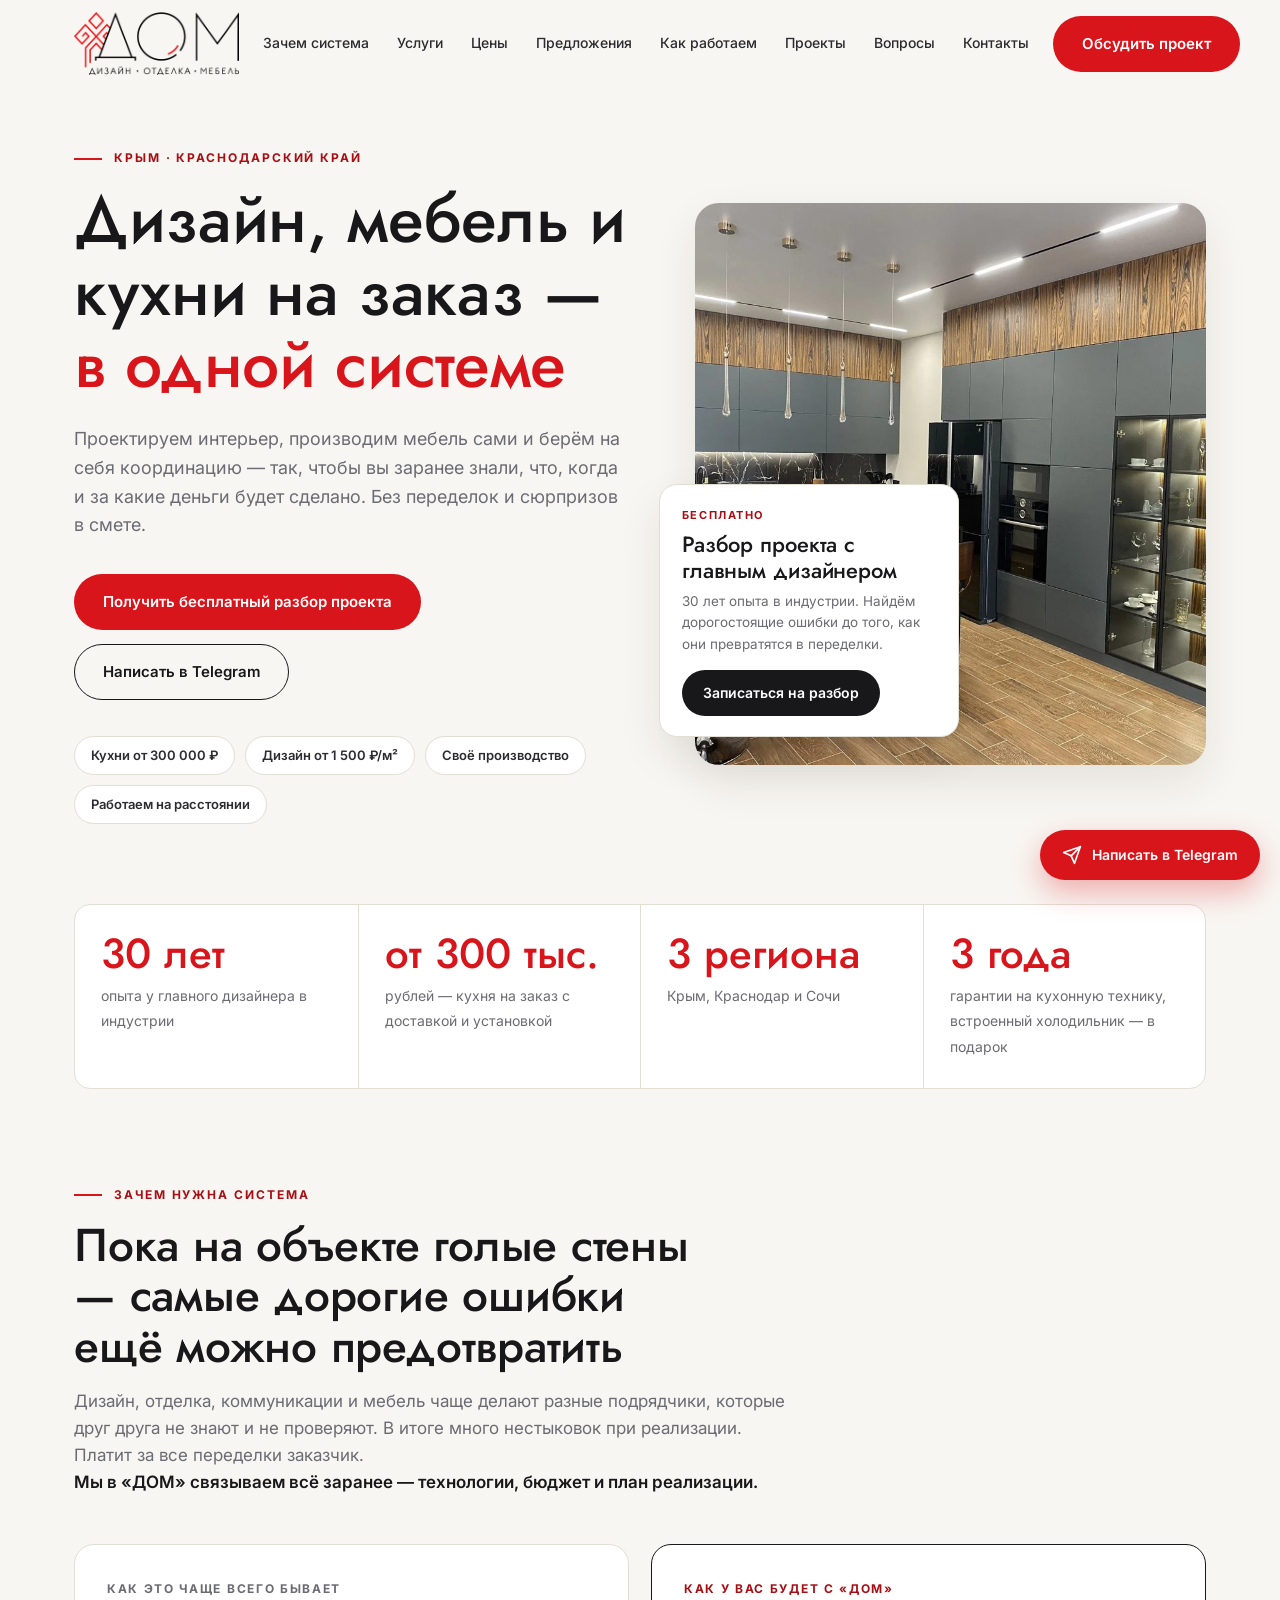
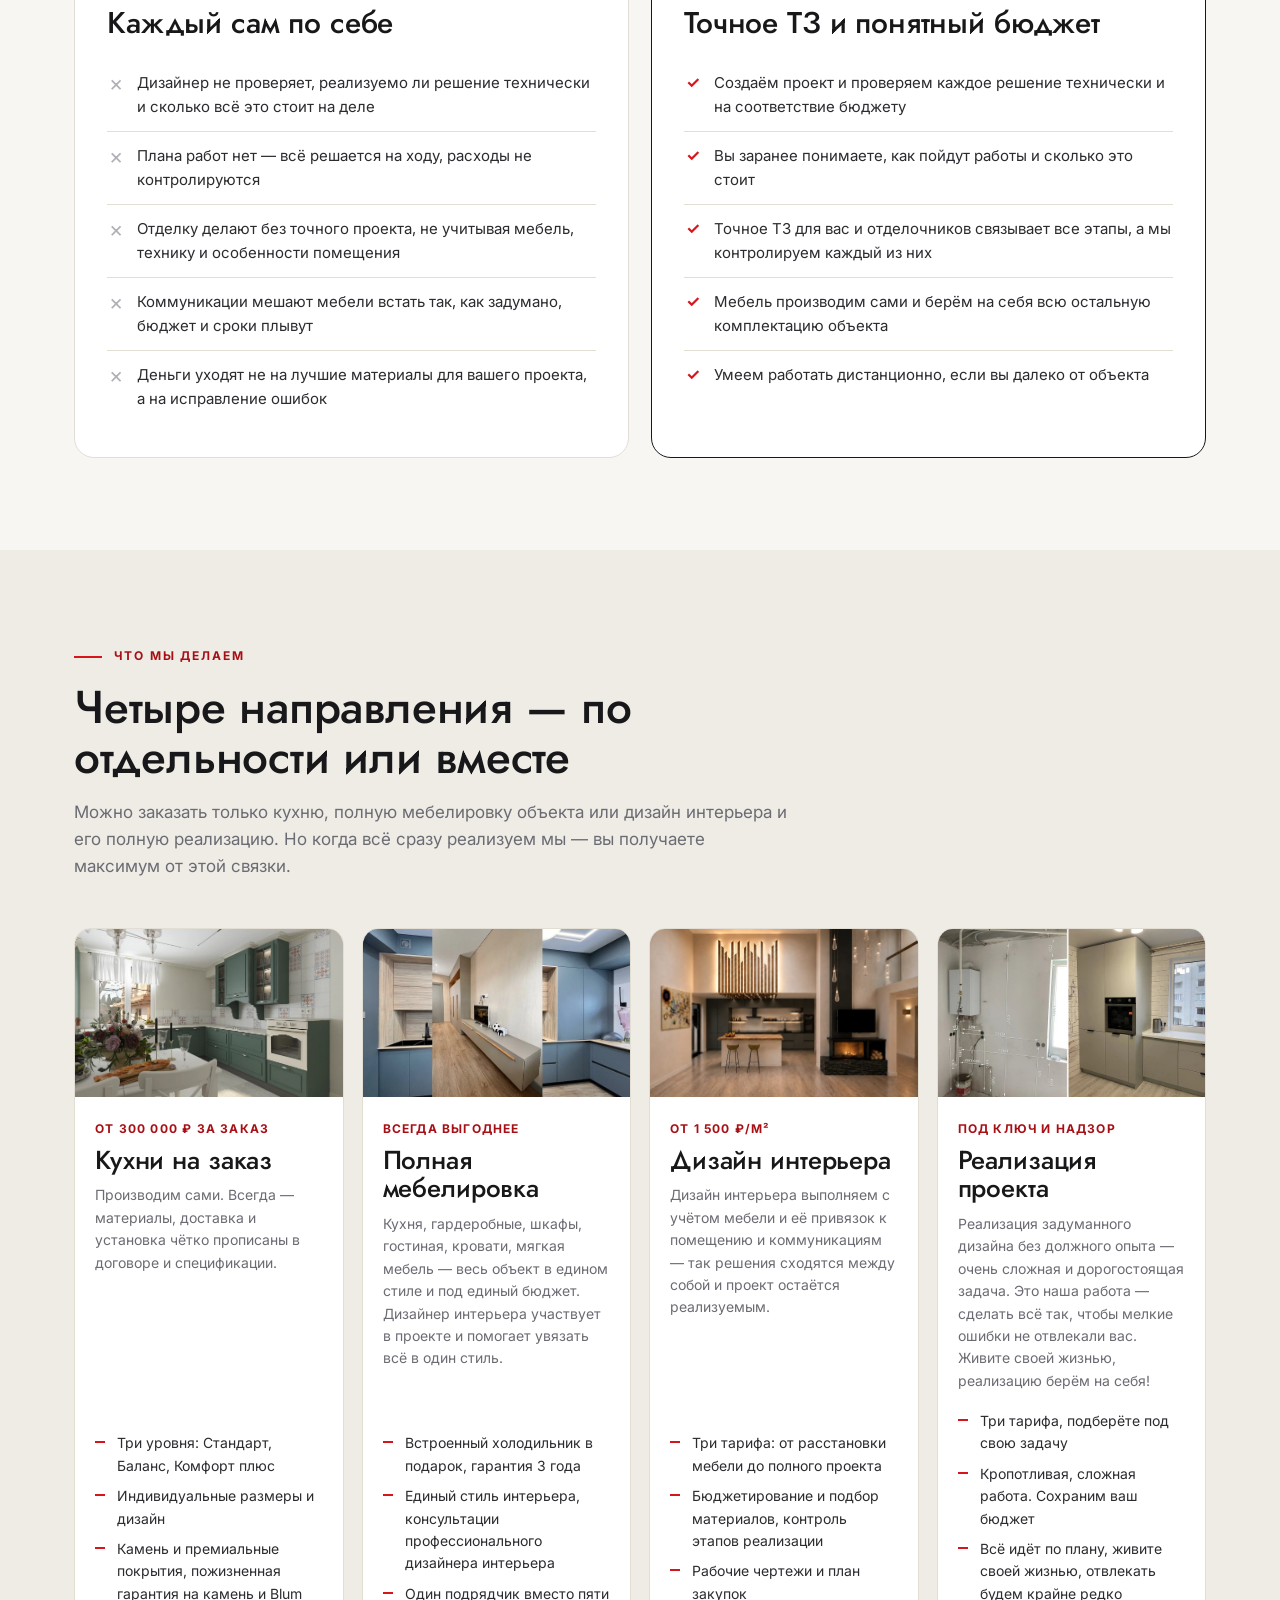
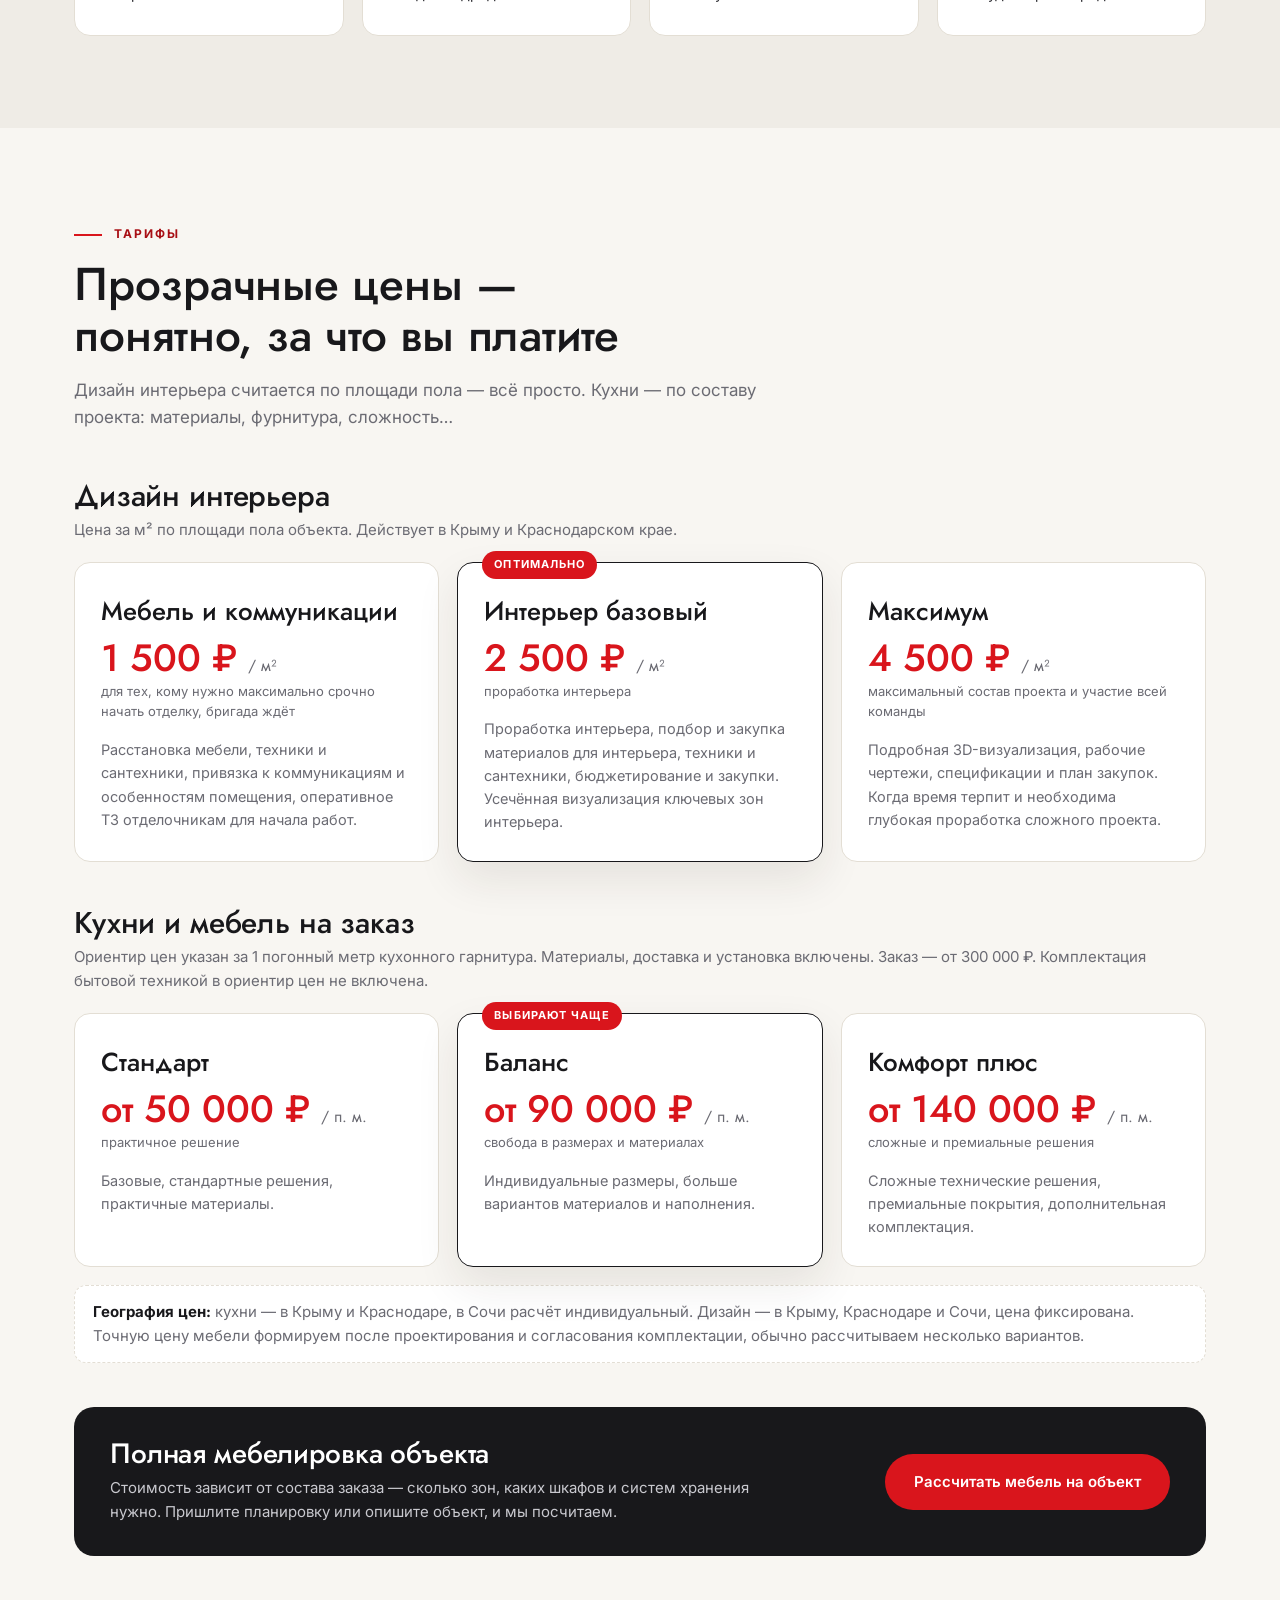
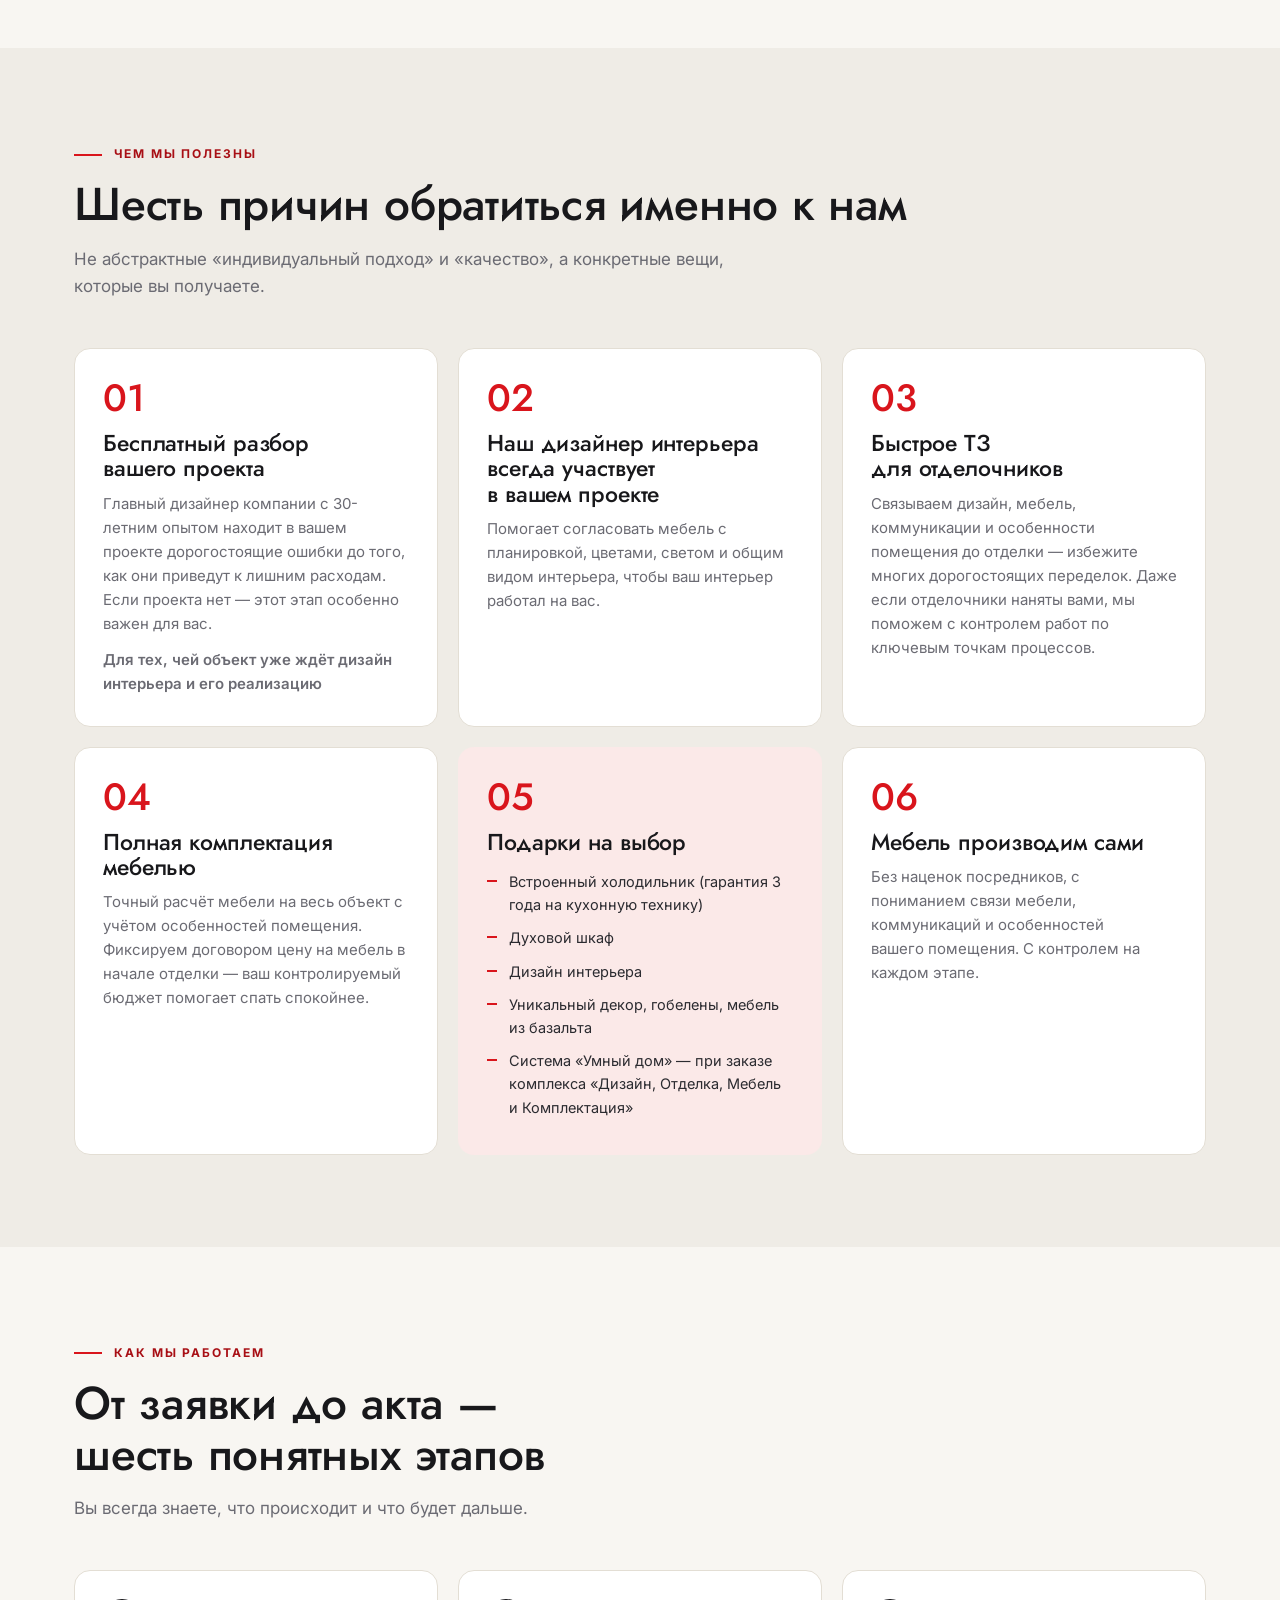
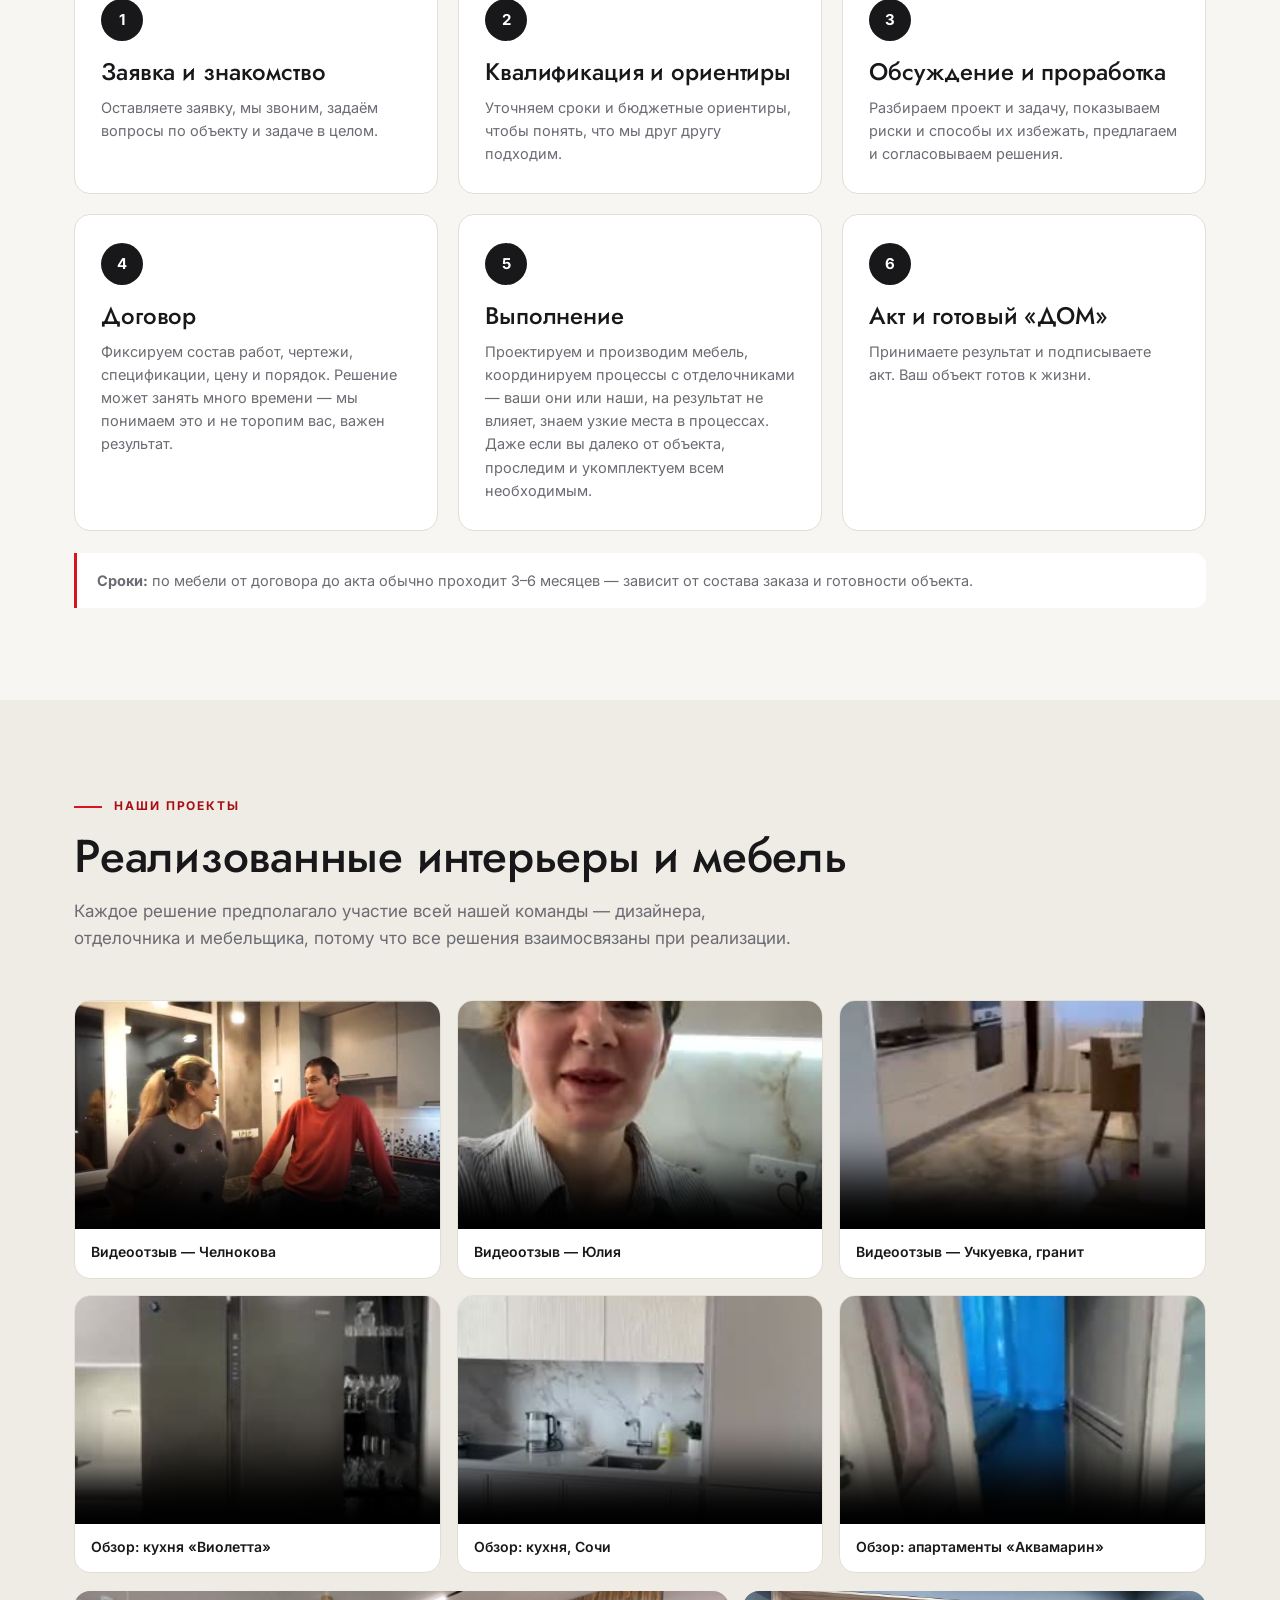
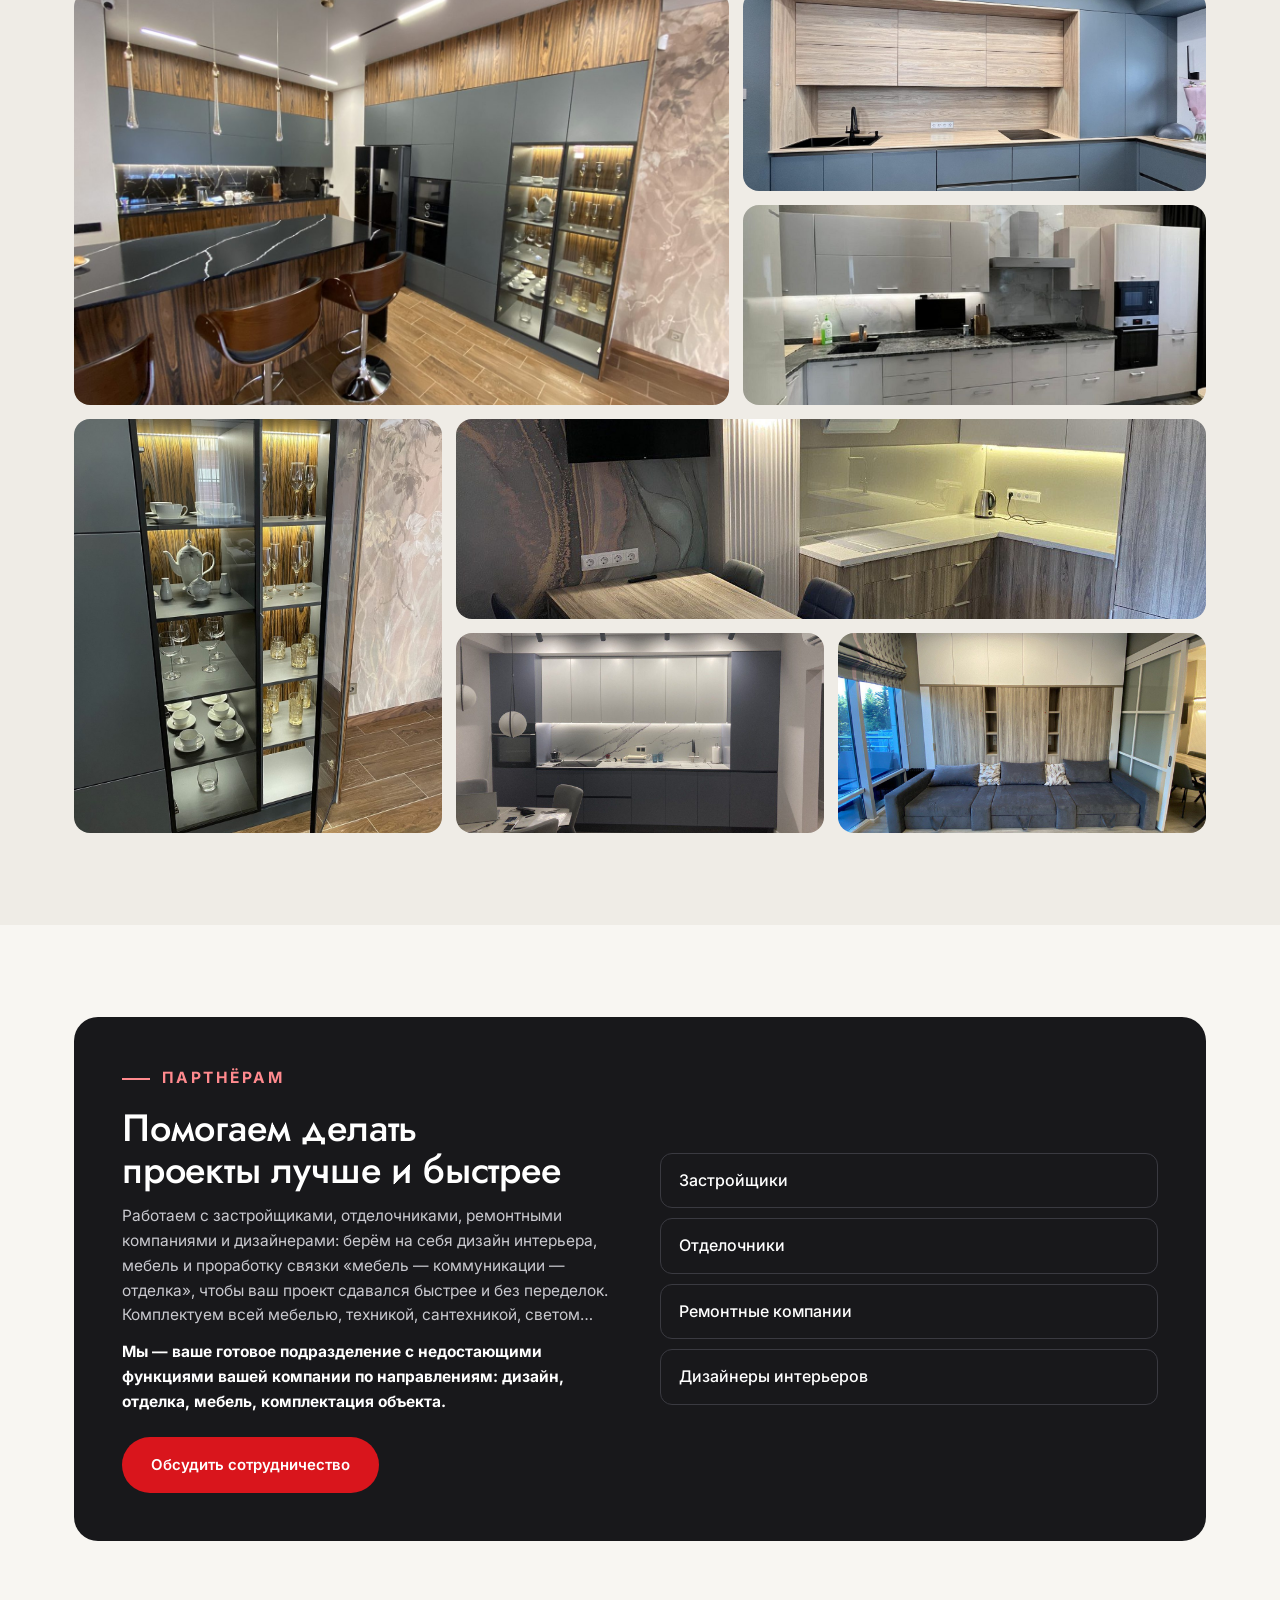
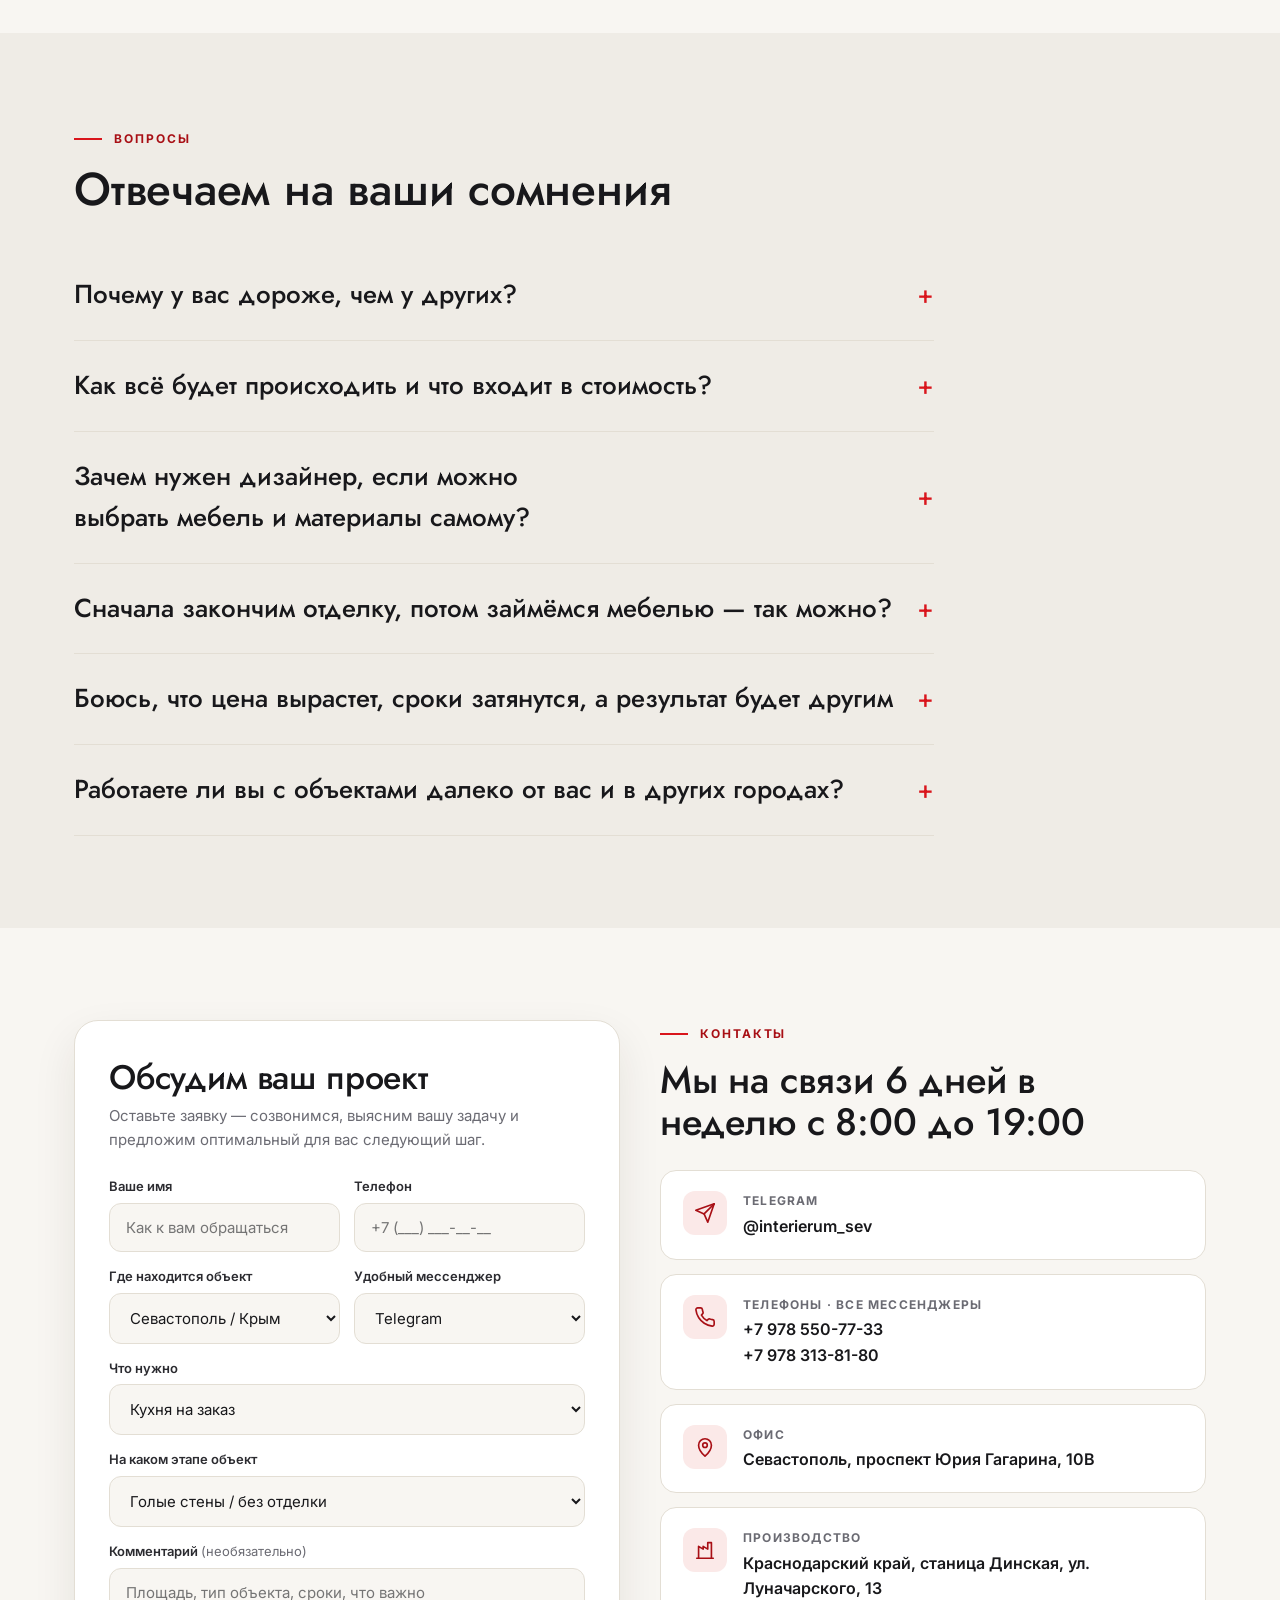
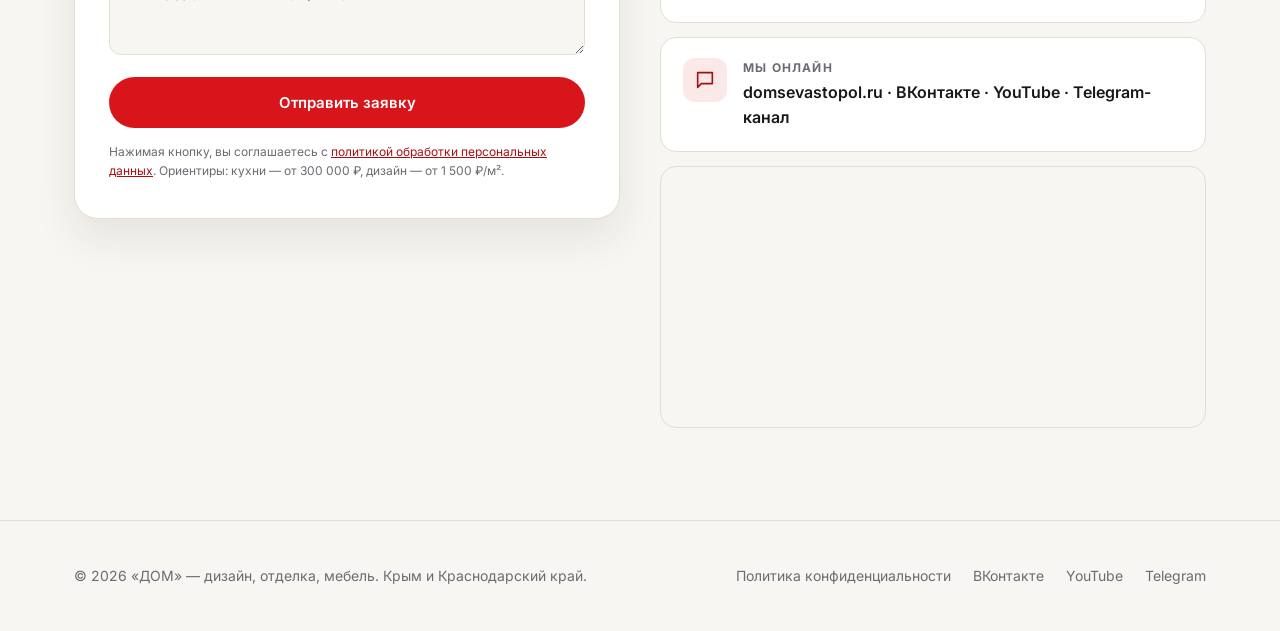
==== commit f55590a3: "edits: client revisions (texts, 4th direction, offers order, videos, contacts, materials sync)" ====
--- a/index.html
+++ b/index.html
@@ -47,7 +47,7 @@
       <p class="hero__lead">Проектируем интерьер, производим мебель сами и берём на себя координацию — так, чтобы вы заранее знали, что, когда и за какие деньги будет сделано. Без переделок и сюрпризов в смете.</p>
       <div class="hero__cta">
         <a href="#contact" class="btn btn--primary">Получить бесплатный разбор проекта</a>
-        <a href="https://t.me/mebelub" target="_blank" rel="noopener" class="btn btn--outline">Написать в Telegram</a>
+        <a href="https://t.me/interierum_sev" target="_blank" rel="noopener" class="btn btn--outline">Написать в Telegram</a>
       </div>
       <div class="hero__chips">
         <span class="chip">Кухни от 300 000 ₽</span>
@@ -75,7 +75,7 @@
       <div class="stat"><b>30 лет</b><span>опыта у главного дизайнера в индустрии</span></div>
       <div class="stat"><b>от 300 тыс.</b><span>рублей — кухня на заказ с доставкой и установкой</span></div>
       <div class="stat"><b>3 региона</b><span>Крым, Краснодар и Сочи</span></div>
-      <div class="stat"><b>3 года</b><span>гарантия на встроенный холодильник в подарок при полной мебелировке</span></div>
+      <div class="stat"><b>3 года</b><span>гарантии на кухонную технику, встроенный холодильник — в подарок</span></div>
     </div>
   </div>
 </section>
@@ -85,28 +85,28 @@
   <div class="container">
     <p class="section-tag">Зачем нужна система</p>
     <h2 class="section-title">Пока на объекте голые стены — самые дорогие ошибки ещё можно предотвратить</h2>
-    <p class="section-lead">Дизайн, отделка, коммуникации и мебель обычно делают разные люди, которые друг друга не проверяют. Платит за это владелец объекта. Мы связываем всё заранее.</p>
+    <p class="section-lead">Дизайн, отделка, коммуникации и мебель чаще делают разные подрядчики, которые друг друга не знают и не проверяют. В итоге много нестыковок при реализации. Платит за все переделки заказчик.<br><b>Мы в «ДОМ» связываем всё заранее — технологии, бюджет и план реализации.</b></p>
     <div class="versus">
       <div class="versus__col">
-        <p class="versus__label">Как это часто бывает</p>
+        <p class="versus__label">Как это чаще всего бывает</p>
         <h3>Каждый сам по себе</h3>
         <ul>
-          <li>Дизайнер не проверяет, реализуемо ли решение и сколько оно стоит на деле</li>
+          <li>Дизайнер не проверяет, реализуемо ли решение технически и сколько всё это стоит на деле</li>
           <li>Плана работ нет — всё решается на ходу, расходы не контролируются</li>
-          <li>Отделку делают без точного проекта, не учитывая мебель и технику</li>
-          <li>Розетки и коммуникации мешают мебели встать так, как задумано</li>
-          <li>Деньги уходят не на лучшие материалы, а на исправление чужих ошибок</li>
+          <li>Отделку делают без точного проекта, не учитывая мебель, технику и особенности помещения</li>
+          <li>Коммуникации мешают мебели встать так, как задумано, бюджет и сроки плывут</li>
+          <li>Деньги уходят не на лучшие материалы для вашего проекта, а на исправление ошибок</li>
         </ul>
       </div>
       <div class="versus__col versus__col--good">
-        <p class="versus__label">Как будет с ДОМ</p>
-        <h3>Единый план и понятный бюджет</h3>
+        <p class="versus__label">Как у вас будет с «ДОМ»</p>
+        <h3>Точное ТЗ и понятный бюджет</h3>
         <ul>
-          <li>Создаём проект и проверяем каждое решение на реализуемость</li>
+          <li>Создаём проект и проверяем каждое решение технически и на соответствие бюджету</li>
           <li>Вы заранее понимаете, как пойдут работы и сколько это стоит</li>
-          <li>Быстрое ТЗ для отделочников связывает мебель, технику и коммуникации до отделки</li>
-          <li>Мебель производим сами и берём на себя комплектацию</li>
-          <li>Ведём объект по единому плану, даже если вы далеко от него</li>
+          <li>Точное ТЗ для вас и отделочников связывает все этапы, а мы контролируем каждый из них</li>
+          <li>Мебель производим сами и берём на себя всю остальную комплектацию объекта</li>
+          <li>Умеем работать дистанционно, если вы далеко от объекта</li>
         </ul>
       </div>
     </div>
@@ -117,31 +117,31 @@
 <section id="services" class="alt">
   <div class="container">
     <p class="section-tag">Что мы делаем</p>
-    <h2 class="section-title">Три направления — по отдельности или вместе</h2>
-    <p class="section-lead">Можно заказать только кухню, полную мебелировку объекта или дизайн интерьера. А можно всё сразу — тогда вы получаете максимум от связки.</p>
+    <h2 class="section-title">Четыре направления — по отдельности или вместе</h2>
+    <p class="section-lead">Можно заказать только кухню, полную мебелировку объекта или дизайн интерьера и его полную реализацию. Но когда всё сразу реализуем мы — вы получаете максимум от этой связки.</p>
     <div class="srv-grid">
       <article class="srv">
         <div class="srv__img"><img src="img/p5.jpg" alt="Кухня в глубоком зелёном цвете с фасадами на заказ" loading="lazy"></div>
         <div class="srv__body">
           <p class="srv__price">от 300 000 ₽ за заказ</p>
           <h3>Кухни на заказ</h3>
-          <p>Производим на собственном производстве. Материалы, доставка и установка включены в стоимость.</p>
+          <p>Производим сами. Всегда — материалы, доставка и установка чётко прописаны в договоре и спецификации.</p>
           <ul>
             <li>Три уровня: Стандарт, Баланс, Комфорт плюс</li>
-            <li>Индивидуальные размеры и фурнитура Blum</li>
-            <li>Камень и премиальные покрытия</li>
+            <li>Индивидуальные размеры и дизайн</li>
+            <li>Камень и премиальные покрытия, пожизненная гарантия на камень и Blum</li>
           </ul>
         </div>
       </article>
       <article class="srv">
-        <div class="srv__img"><img src="img/p6.jpg" alt="Мебельная стеновая панель из шпона с нишей под ТВ и биокамин" loading="lazy"></div>
+        <div class="srv__img"><img src="img/fullfurn.jpg" alt="Полная мебелировка: кухня, ТВ-зона и гардеробная в едином стиле" loading="lazy"></div>
         <div class="srv__body">
-          <p class="srv__price">Расчёт по составу заказа</p>
+          <p class="srv__price">Всегда выгоднее</p>
           <h3>Полная мебелировка</h3>
-          <p>Кухня, гардеробные, шкафы, ТВ-зоны, спальни — весь объект в едином стиле и под единый бюджет. Дизайнер согласует мебель с планировкой, светом и цветом.</p>
+          <p>Кухня, гардеробные, шкафы, гостиная, кровати, мягкая мебель — весь объект в едином стиле и под единый бюджет. Дизайнер интерьера участвует в проекте и помогает увязать всё в один стиль.</p>
           <ul>
-            <li>Встроенный холодильник в подарок</li>
-            <li>Гарантия на холодильник 3 года</li>
+            <li>Встроенный холодильник в подарок, гарантия 3 года</li>
+            <li>Единый стиль интерьера, консультации профессионального дизайнера интерьера</li>
             <li>Один подрядчик вместо пяти</li>
           </ul>
         </div>
@@ -151,14 +151,27 @@
         <div class="srv__body">
           <p class="srv__price">от 1 500 ₽/м²</p>
           <h3>Дизайн интерьера</h3>
-          <p>Дизайн выполняем на весь объект целиком, без отдельных комнат — так решения сходятся между собой и проект остаётся реализуемым.</p>
+          <p>Дизайн интерьера выполняем с учётом мебели и её привязок к помещению и коммуникациям — так решения сходятся между собой и проект остаётся реализуемым.</p>
           <ul>
-            <li>Три тарифа: от расстановки до полного проекта</li>
-            <li>Бюджетирование и подбор материалов</li>
+            <li>Три тарифа: от расстановки мебели до полного проекта</li>
+            <li>Бюджетирование и подбор материалов, контроль этапов реализации</li>
             <li>Рабочие чертежи и план закупок</li>
           </ul>
         </div>
       </article>
+      <article class="srv">
+        <div class="srv__img"><img src="img/realization.jpg" alt="Реализация проекта: кухня до и после" loading="lazy"></div>
+        <div class="srv__body">
+          <p class="srv__price">Под ключ и надзор</p>
+          <h3>Реализация проекта</h3>
+          <p>Реализация задуманного дизайна без должного опыта — очень сложная и дорогостоящая задача. Это наша работа — сделать всё так, чтобы мелкие ошибки не отвлекали вас. Живите своей жизнью, реализацию берём на себя!</p>
+          <ul>
+            <li>Три тарифа, подберёте под свою задачу</li>
+            <li>Кропотливая, сложная работа. Сохраним ваш бюджет</li>
+            <li>Всё идёт по плану, живите своей жизнью, отвлекать будем крайне редко</li>
+          </ul>
+        </div>
+      </article>
     </div>
   </div>
 </section>
@@ -168,59 +181,59 @@
   <div class="container">
     <p class="section-tag">Тарифы</p>
     <h2 class="section-title">Прозрачные цены — понятно, за что вы платите</h2>
-    <p class="section-lead">Дизайн считается по площади пола, кухни — по погонному метру. Никаких «узнаете после замера» в качестве отправной точки.</p>
+    <p class="section-lead">Дизайн интерьера считается по площади пола — всё просто. Кухни — по составу проекта: материалы, фурнитура, сложность…</p>
 
     <div class="price-block">
       <h3>Дизайн интерьера</h3>
-      <p>Цена за м² площади пола объекта. Действует в Крыму, Краснодаре и Сочи.</p>
+      <p>Цена за м² по площади пола объекта. Действует в Крыму и Краснодарском крае.</p>
       <div class="tariffs">
         <div class="tariff">
           <p class="tariff__name">Мебель и коммуникации</p>
           <p class="tariff__price">1 500 ₽ <small>/ м²</small></p>
-          <p class="tariff__unit">для тех, кому нужна точная расстановка</p>
-          <p>Расстановка мебели, техники и сантехники, привязка коммуникаций, ТЗ отделочникам. Без полного комплекта рабочих чертежей.</p>
+          <p class="tariff__unit">для тех, кому нужно максимально срочно начать отделку, бригада ждёт</p>
+          <p>Расстановка мебели, техники и сантехники, привязка к коммуникациям и особенностям помещения, оперативное ТЗ отделочникам для начала работ.</p>
         </div>
         <div class="tariff tariff--hit">
           <span class="tariff__badge">Оптимально</span>
           <p class="tariff__name">Интерьер базовый</p>
           <p class="tariff__price">2 500 ₽ <small>/ м²</small></p>
-          <p class="tariff__unit">проработка интерьера и бюджета</p>
-          <p>Проработка интерьера, подбор материалов, техники и сантехники, бюджетирование. Визуализация в PRO100.</p>
+          <p class="tariff__unit">проработка интерьера</p>
+          <p>Проработка интерьера, подбор и закупка материалов для интерьера, техники и сантехники, бюджетирование и закупки. Усечённая визуализация ключевых зон интерьера.</p>
         </div>
         <div class="tariff">
           <p class="tariff__name">Максимум</p>
           <p class="tariff__price">4 500 ₽ <small>/ м²</small></p>
-          <p class="tariff__unit">полный проект под реализацию</p>
-          <p>Подробная 3D-визуализация, рабочие чертежи, спецификации, подбор наполнения и план закупок.</p>
+          <p class="tariff__unit">максимальный состав проекта и участие всей команды</p>
+          <p>Подробная 3D-визуализация, рабочие чертежи, спецификации и план закупок. Когда время терпит и необходима глубокая проработка сложного проекта.</p>
         </div>
       </div>
     </div>
 
     <div class="price-block">
-      <h3>Кухни на заказ</h3>
-      <p>Цена за погонный метр, заказ — от 300 000 ₽. Материалы, доставка и установка включены; бытовая техника оплачивается отдельно.</p>
+      <h3>Кухни и мебель на заказ</h3>
+      <p>Ориентир цен указан за 1 погонный метр кухонного гарнитура. Материалы, доставка и установка включены. Заказ — от 300 000 ₽. Комплектация бытовой техникой в ориентир цен не включена.</p>
       <div class="tariffs">
         <div class="tariff">
           <p class="tariff__name">Стандарт</p>
-          <p class="tariff__price">от 50 000 ₽ <small>/ пог. м</small></p>
+          <p class="tariff__price">от 50 000 ₽ <small>/ п. м.</small></p>
           <p class="tariff__unit">практичное решение</p>
-          <p>Базовые решения, практичные материалы.</p>
+          <p>Базовые, стандартные решения, практичные материалы.</p>
         </div>
         <div class="tariff tariff--hit">
           <span class="tariff__badge">Выбирают чаще</span>
           <p class="tariff__name">Баланс</p>
-          <p class="tariff__price">от 90 000 ₽ <small>/ пог. м</small></p>
+          <p class="tariff__price">от 90 000 ₽ <small>/ п. м.</small></p>
           <p class="tariff__unit">свобода в размерах и материалах</p>
           <p>Индивидуальные размеры, больше вариантов материалов и наполнения.</p>
         </div>
         <div class="tariff">
           <p class="tariff__name">Комфорт плюс</p>
-          <p class="tariff__price">от 140 000 ₽ <small>/ пог. м</small></p>
+          <p class="tariff__price">от 140 000 ₽ <small>/ п. м.</small></p>
           <p class="tariff__unit">сложные и премиальные решения</p>
-          <p>Сложные решения, премиальные покрытия, камень и фурнитура Blum.</p>
-        </div>
-      </div>
-      <p class="price-note"><b>Гео цен:</b> кухни — в Крыму и Краснодаре, в Сочи расчёт индивидуальный. Дизайн — в Крыму, Краснодаре и Сочи. Точную цену покажем после расчёта под ваш объект.</p>
+          <p>Сложные технические решения, премиальные покрытия, дополнительная комплектация.</p>
+        </div>
+      </div>
+      <p class="price-note"><b>География цен:</b> кухни — в Крыму и Краснодаре, в Сочи расчёт индивидуальный. Дизайн — в Крыму, Краснодаре и Сочи, цена фиксирована. Точную цену мебели формируем после проектирования и согласования комплектации, обычно рассчитываем несколько вариантов.</p>
     </div>
 
     <div class="furniture-row">
@@ -242,33 +255,40 @@
     <div class="offer-grid">
       <div class="offer-card">
         <div class="offer-card__num">01</div>
-        <h3>Бесплатный разбор проекта</h3>
-        <p>Главный дизайнер с 30-летним опытом смотрит ваш проект и находит дорогостоящие ошибки до того, как они приведут к лишним расходам. Для тех, у кого уже есть объект и запрос на дизайн интерьера.</p>
+        <h3>Бесплатный разбор вашего проекта</h3>
+        <p>Главный дизайнер компании с 30-летним опытом находит в вашем проекте дорогостоящие ошибки до того, как они приведут к лишним расходам. Если проекта нет — этот этап особенно важен для вас.</p>
+        <p class="offer-card__for">Для тех, чей объект уже ждёт дизайн интерьера и его реализацию</p>
       </div>
       <div class="offer-card">
         <div class="offer-card__num">02</div>
-        <h3>Расчёт мебели на объект</h3>
-        <p>Поймёте, сколько будет стоить кухня или полная мебелировка с учётом именно вашей задачи, а не «средней по больнице».</p>
-      </div>
-      <div class="offer-card offer-card--gift">
+        <h3>Наш дизайнер интерьера всегда участвует в вашем проекте</h3>
+        <p>Помогает согласовать мебель с планировкой, цветами, светом и общим видом интерьера, чтобы ваш интерьер работал на вас.</p>
+      </div>
+      <div class="offer-card">
         <div class="offer-card__num">03</div>
-        <h3>Холодильник — в подарок</h3>
-        <p>При полной мебелировке объекта дарим встроенный холодильник с гарантией 3 года.</p>
+        <h3>Быстрое ТЗ для отделочников</h3>
+        <p>Связываем дизайн, мебель, коммуникации и особенности помещения до отделки — избежите многих дорогостоящих переделок. Даже если отделочники наняты вами, мы поможем с контролем работ по ключевым точкам процессов.</p>
       </div>
       <div class="offer-card">
         <div class="offer-card__num">04</div>
-        <h3>Дизайнер участвует в мебелировке</h3>
-        <p>Помогает согласовать мебель с планировкой, цветами, светом и общим видом интерьера, чтобы вещи работали как единое целое.</p>
-      </div>
-      <div class="offer-card">
+        <h3>Полная комплектация мебелью</h3>
+        <p>Точный расчёт мебели на весь объект с учётом особенностей помещения. Фиксируем договором цену на мебель в начале отделки — ваш контролируемый бюджет помогает спать спокойнее.</p>
+      </div>
+      <div class="offer-card offer-card--gift">
         <div class="offer-card__num">05</div>
-        <h3>Быстрое ТЗ для отделочников</h3>
-        <p>Связывает мебель, технику и коммуникации до отделки — розетки, выводы и ниши окажутся там, где нужно, и не придётся ничего долбить заново.</p>
+        <h3>Подарки на выбор</h3>
+        <ul class="offer-card__list">
+          <li>Встроенный холодильник (гарантия 3 года на кухонную технику)</li>
+          <li>Духовой шкаф</li>
+          <li>Дизайн интерьера</li>
+          <li>Уникальный декор, гобелены, мебель из базальта</li>
+          <li>Система «Умный дом» — при заказе комплекса «Дизайн, Отделка, Мебель и Комплектация»</li>
+        </ul>
       </div>
       <div class="offer-card">
         <div class="offer-card__num">06</div>
         <h3>Мебель производим сами</h3>
-        <p>Собственное производство в станице Динской — без наценок посредников и с контролем на каждом этапе.</p>
+        <p>Без наценок посредников, с пониманием связи мебели, коммуникаций и особенностей вашего помещения. С контролем на каждом этапе.</p>
       </div>
     </div>
   </div>
@@ -284,32 +304,32 @@
       <div class="step">
         <span class="step__n">1</span>
         <h3>Заявка и знакомство</h3>
-        <p>Оставляете заявку, мы связываемся, узнаём про объект, город и задачу.</p>
+        <p>Оставляете заявку, мы звоним, задаём вопросы по объекту и задаче в целом.</p>
       </div>
       <div class="step">
         <span class="step__n">2</span>
         <h3>Квалификация и ориентиры</h3>
-        <p>Уточняем масштаб, сроки и бюджетные ориентиры, чтобы разговор шёл по делу.</p>
+        <p>Уточняем сроки и бюджетные ориентиры, чтобы понять, что мы друг другу подходим.</p>
       </div>
       <div class="step">
         <span class="step__n">3</span>
         <h3>Обсуждение и проработка</h3>
-        <p>Разбираем проект и задачу, показываем риски и способы их избежать, считаем варианты.</p>
+        <p>Разбираем проект и задачу, показываем риски и способы их избежать, предлагаем и согласовываем решения.</p>
       </div>
       <div class="step">
         <span class="step__n">4</span>
         <h3>Договор</h3>
-        <p>Фиксируем состав работ, цену и порядок. Решение может занять и неделю, и несколько месяцев — мы не торопим.</p>
+        <p>Фиксируем состав работ, чертежи, спецификации, цену и порядок. Решение может занять много времени — мы понимаем это и не торопим вас, важен результат.</p>
       </div>
       <div class="step">
         <span class="step__n">5</span>
         <h3>Выполнение</h3>
-        <p>Проектируем, производим мебель, координируем процессы. Вы получаете отчёты, даже если находитесь далеко.</p>
+        <p>Проектируем и производим мебель, координируем процессы с отделочниками — ваши они или наши, на результат не влияет, знаем узкие места в процессах. Даже если вы далеко от объекта, проследим и укомплектуем всем необходимым.</p>
       </div>
       <div class="step">
         <span class="step__n">6</span>
-        <h3>Акт и готовый ДОМ</h3>
-        <p>Принимаете результат и подписываете акт. Объект готов к жизни.</p>
+        <h3>Акт и готовый «ДОМ»</h3>
+        <p>Принимаете результат и подписываете акт. Ваш объект готов к жизни.</p>
       </div>
     </div>
     <p class="terms"><b>Сроки:</b> по мебели от договора до акта обычно проходит 3–6 месяцев — зависит от состава заказа и готовности объекта.</p>
@@ -321,15 +341,23 @@
   <div class="container">
     <p class="section-tag">Наши проекты</p>
     <h2 class="section-title">Реализованные интерьеры и мебель</h2>
-    <p class="section-lead">Кухни, стеновые панели, спальни и гостиные, которые мы проектировали и производили.</p>
+    <p class="section-lead">Каждое решение предполагало участие всей нашей команды — дизайнера, отделочника и мебельщика, потому что все решения взаимосвязаны при реализации.</p>
+    <div class="videos">
+      <figure class="video"><video controls preload="none" playsinline poster="vid/rev-chelnokova.jpg"><source src="vid/rev-chelnokova.mp4" type="video/mp4"></video><figcaption>Видеоотзыв — Челнокова</figcaption></figure>
+      <figure class="video"><video controls preload="none" playsinline poster="vid/rev-yulia.jpg"><source src="vid/rev-yulia.mp4" type="video/mp4"></video><figcaption>Видеоотзыв — Юлия</figcaption></figure>
+      <figure class="video"><video controls preload="none" playsinline poster="vid/rev-uchkuevka.jpg"><source src="vid/rev-uchkuevka.mp4" type="video/mp4"></video><figcaption>Видеоотзыв — Учкуевка, гранит</figcaption></figure>
+      <figure class="video"><video controls preload="none" playsinline poster="vid/kitchen-violetta.jpg"><source src="vid/kitchen-violetta.mp4" type="video/mp4"></video><figcaption>Обзор: кухня «Виолетта»</figcaption></figure>
+      <figure class="video"><video controls preload="none" playsinline poster="vid/kitchen-sochi.jpg"><source src="vid/kitchen-sochi.mp4" type="video/mp4"></video><figcaption>Обзор: кухня, Сочи</figcaption></figure>
+      <figure class="video"><video controls preload="none" playsinline poster="vid/aquamarine.jpg"><source src="vid/aquamarine.mp4" type="video/mp4"></video><figcaption>Обзор: апартаменты «Аквамарин»</figcaption></figure>
+    </div>
     <div class="gallery">
-      <figure class="g1"><img src="img/p7.jpg" alt="Кухня с островом и подсветкой витрины" loading="lazy"></figure>
-      <figure class="g2"><img src="img/p4.jpg" alt="Кухня с бежевыми фасадами и деревянной панелью" loading="lazy"></figure>
-      <figure class="g3"><img src="img/p5.jpg" alt="Зелёная кухня с крашеными фасадами" loading="lazy"></figure>
-      <figure class="g4"><img src="img/p6.jpg" alt="Стеновая панель из шпона с нишей под ТВ и камином" loading="lazy"></figure>
-      <figure class="g5"><img src="img/p1.jpg" alt="Гостиная-кухня в загородном доме" loading="lazy"></figure>
-      <figure class="g6"><img src="img/p2.jpg" alt="Гостиная с мебелью на заказ" loading="lazy"></figure>
-      <figure class="g7"><img src="img/p3.jpg" alt="Спальня с деревянной стеновой панелью" loading="lazy"></figure>
+      <figure class="g1"><img src="img/q1.jpg" alt="Кухня с островом, витриной и деревянными панелями" loading="lazy"></figure>
+      <figure class="g2"><img src="img/q2.jpg" alt="Кухня в сине-серых фасадах с деревянным фартуком" loading="lazy"></figure>
+      <figure class="g3"><img src="img/q3.jpg" alt="Светлая кухня на мраморном полу" loading="lazy"></figure>
+      <figure class="g4"><img src="img/q4.jpg" alt="Подсвеченная витрина в кухонном гарнитуре" loading="lazy"></figure>
+      <figure class="g5"><img src="img/q5.jpg" alt="Кухня-столовая с деревянным столом" loading="lazy"></figure>
+      <figure class="g6"><img src="img/q6.jpg" alt="Кухня с подсветкой рабочей зоны" loading="lazy"></figure>
+      <figure class="g7"><img src="img/q7.jpg" alt="Гостиная с мебелью на заказ" loading="lazy"></figure>
     </div>
   </div>
 </section>
@@ -341,8 +369,9 @@
       <div>
         <p class="section-tag">Партнёрам</p>
         <h2>Помогаем делать проекты лучше и быстрее</h2>
-        <p>Работаем с застройщиками, отделочниками, ремонтными компаниями и дизайнерами: берём на себя мебель и проработку связки «мебель — коммуникации — отделка», чтобы ваш проект сдавался без переделок.</p>
-        <a href="https://t.me/mebelub" target="_blank" rel="noopener" class="btn btn--primary">Обсудить сотрудничество</a>
+        <p>Работаем с застройщиками, отделочниками, ремонтными компаниями и дизайнерами: берём на себя дизайн интерьера, мебель и проработку связки «мебель — коммуникации — отделка», чтобы ваш проект сдавался быстрее и без переделок. Комплектуем всей мебелью, техникой, сантехникой, светом…</p>
+        <p style="margin-top:12px"><b>Мы — ваше готовое подразделение с недостающими функциями вашей компании по направлениям: дизайн, отделка, мебель, комплектация объекта.</b></p>
+        <a href="https://t.me/interierum_sev" target="_blank" rel="noopener" class="btn btn--primary">Обсудить сотрудничество</a>
       </div>
       <div class="partners__list">
         <div>Застройщики</div>
@@ -358,31 +387,33 @@
 <section id="faq" class="alt">
   <div class="container">
     <p class="section-tag">Вопросы</p>
-    <h2 class="section-title">Отвечаем на частые сомнения</h2>
+    <h2 class="section-title">Отвечаем на ваши сомнения</h2>
     <div class="faq" style="margin-top:36px">
       <details class="faq__item">
         <summary>Почему у вас дороже, чем у других?</summary>
-        <p>Мы показываем полную стоимость: материалы, доставка и установка кухни включены, а не дописаны мелким шрифтом. Разницу в цене чаще всего создают материалы, фурнитура, точность проекта и то, что заранее не посчитано. Мы разберём ваше предложение от других и покажем, чем оно отличается — вы сравните на равных.</p>
+        <p>Мы сразу показываем полную стоимость: материалы, доставка и установка кухни включены, а не дописаны мелким шрифтом. Разницу в цене чаще всего создают материалы, фурнитура, точность проекта и то, что заранее не посчитано. Покажем, как точно сравнивать предложения, а не только по цене — это не информативно. Но если речь о комплексной реализации проекта, экономия очевидна.</p>
       </details>
       <details class="faq__item">
         <summary>Как всё будет происходить и что входит в стоимость?</summary>
-        <p>Шесть этапов: заявка, квалификация, обсуждение, договор, выполнение, акт. В договоре фиксируем состав работ и цену. По мебели от договора до акта обычно 3–6 месяцев. Отдельно оплачивается только бытовая техника — всё остальное по кухне уже в цене.</p>
+        <p>Шесть этапов: заявка, бриф, обсуждение, договор, реализация, акт. В договоре фиксируем чертежи, состав работ и цены. По мебели от договора до акта обычно 3–6 месяцев. Отдельно оплачивается только бытовая техника (установим технику за наш счёт, если мы ею комплектуем ваш объект) — всё остальное по кухне уже в цене.</p>
       </details>
       <details class="faq__item">
         <summary>Зачем нужен дизайнер, если можно выбрать мебель и материалы самому?</summary>
-        <p>Выбрать можно, но собрать в реализуемую систему сложно: мебель должна встать по планировке, совпасть с розетками, выводами и светом, а бюджет — не выйти за пределы. Дизайнер проверяет это заранее. Одна переделанная стена или неподошедшая кухня обходятся дороже проекта.</p>
+        <p>Выбрать можно, но собрать в реализуемую систему неопытному человеку практически невозможно без глобальных ошибок: мебель должна встать на своё место, совпасть с коммуникациями и особенностями помещения, а бюджет — не выйти за пределы. Дизайнер проверяет это заранее. Каждый этап продуман. Например, одна переделанная стена или конфликт мебели и коммуникаций на кухне обойдутся дороже цены дизайн-проекта, затянут сроки и потреплют вам нервы.</p>
       </details>
       <details class="faq__item">
         <summary>Сначала закончим отделку, потом займёмся мебелью — так можно?</summary>
-        <p>Можно, но это самый дорогой путь. Розетки, выводы воды и вентиляции, ниши и подсветка должны быть привязаны к мебели до отделки. Быстрое ТЗ для отделочников закрывает эту проблему и не откладывает старт работ.</p>
+        <p>Можно, но это самый дорогой и долгий путь реализации проекта. Розетки, выводы воды и вентиляции, ниши и особенности помещения, подсветка — всё должно быть привязано к мебели до отделки. Быстрое ТЗ для отделочников закрывает эту проблему и не откладывает старт работ.</p>
       </details>
       <details class="faq__item">
         <summary>Боюсь, что цена вырастет, сроки затянутся, а результат будет другим</summary>
-        <p>Поэтому мы работаем по проекту и договору: состав, материалы и цена фиксируются заранее, отклонения согласуются с вами. Если вы находитесь далеко от объекта — мы ведём его и присылаем отчёты, вы контролируете процесс на расстоянии.</p>
+        <p>Поэтому мы работаем по проекту и договору: состав, материалы и цена фиксируются заранее, вынужденные редкие отклонения согласуются с вами. Если вы находитесь далеко от объекта — мы ведём его, присылаем необходимые отчёты, вы контролируете процесс на расстоянии. Цену на самые дорогие комплектующие фиксируем в начале проекта и по договору. Сроки будут минимальными, потому что всё предусмотрено заранее. А если мы занимаемся реализацией проекта под ключ и надзором за процессом — сроки ещё меньше: вы практически не участвуете в процессе, за вас всё делают профессионалы.</p>
       </details>
       <details class="faq__item">
         <summary>Работаете ли вы с объектами далеко от вас и в других городах?</summary>
-        <p>Работаем в Крыму и Краснодарском крае, включая Сочи. Дизайн можно заказать в Крыму, Краснодаре и Сочи, кухни — в Крыму и Краснодаре, а в Сочи стоимость кухни считаем индивидуально. Собственникам, которые живут в другом регионе, ведём объект удалённо.</p>
+        <p><b>1.</b> Если речь о полной реализации и комплектации компанией «ДОМ» — работаем в Крыму и Краснодарском крае, включая Сочи.</p>
+        <p><b>2.</b> Мебель можем изготовить и установить в Крыму, Краснодарском крае, Москве и области, Санкт-Петербурге и области, Владимирской области, Казани, Нижнем Новгороде, Саратове, Пензе.</p>
+        <p><b>3.</b> Работаем по России и остальному миру: дизайн интерьера и проработка мебели. Подбираем производство мебели на месте реализации проекта — мы сами мебельщики и знаем, на что обратить внимание при подборе мебельщиков на удалённый объект. Подбираем отделочников — мы сами отделочники, знаем, на что кроме отзывов обратить внимание, выбирая подрядчиков. Удалённый контроль критически важных точек реализации проекта — делаем дистанционно, даём рекомендации, как поступить в конкретной ситуации.</p>
       </details>
     </div>
   </div>
@@ -393,7 +424,7 @@
   <div class="container contact__grid">
     <form class="form leadForm" id="leadForm" novalidate>
       <h3>Обсудим ваш проект</h3>
-      <p class="form__sub">Оставьте заявку — мы свяжемся, уточним задачу и предложим следующий шаг: разбор проекта или расчёт мебели.</p>
+      <p class="form__sub">Оставьте заявку — созвонимся, выясним вашу задачу и предложим оптимальный для вас следующий шаг.</p>
       <input type="text" name="_gotcha" style="display:none" tabindex="-1" autocomplete="off">
       <div class="field-row">
         <div class="field">
@@ -455,15 +486,15 @@
 
     <div>
       <p class="section-tag">Контакты</p>
-      <h2 class="section-title" style="font-size:38px">Напишите или приезжайте в офис</h2>
+      <h2 class="section-title" style="font-size:38px">Мы на связи 6 дней в неделю с 8:00 до 19:00</h2>
       <div class="contacts" style="margin-top:28px">
         <div class="contact-card">
           <div class="contact-card__icon"><svg viewBox="0 0 24 24" fill="none" stroke="currentColor" stroke-width="1.8" stroke-linecap="round" stroke-linejoin="round"><path d="m22 2-7 20-4-9-9-4z"/><path d="M22 2 11 13"/></svg></div>
-          <div><small>Telegram</small><b><a href="https://t.me/mebelub" target="_blank" rel="noopener">@mebelub</a></b></div>
+          <div><small>Telegram</small><b><a href="https://t.me/interierum_sev" target="_blank" rel="noopener">@interierum_sev</a></b></div>
         </div>
         <div class="contact-card">
           <div class="contact-card__icon"><svg viewBox="0 0 24 24" fill="none" stroke="currentColor" stroke-width="1.8" stroke-linecap="round" stroke-linejoin="round"><path d="M22 16.9v3a2 2 0 0 1-2.2 2 19.8 19.8 0 0 1-8.6-3.1 19.5 19.5 0 0 1-6-6A19.8 19.8 0 0 1 2.1 4.2 2 2 0 0 1 4.1 2h3a2 2 0 0 1 2 1.7c.1 1 .4 1.9.7 2.8a2 2 0 0 1-.5 2.1L8.1 9.9a16 16 0 0 0 6 6l1.3-1.3a2 2 0 0 1 2.1-.4c.9.3 1.8.6 2.8.7a2 2 0 0 1 1.7 2z"/></svg></div>
-          <div><small>Телефоны</small><b><a href="tel:+79785507733">+7 978 550-77-33</a><br><a href="tel:+79783138180">+7 978 313-81-80</a></b></div>
+          <div><small>Телефоны · все мессенджеры</small><b><a href="tel:+79785507733">+7 978 550-77-33</a><br><a href="tel:+79783138180">+7 978 313-81-80</a></b></div>
         </div>
         <div class="contact-card">
           <div class="contact-card__icon"><svg viewBox="0 0 24 24" fill="none" stroke="currentColor" stroke-width="1.8" stroke-linecap="round" stroke-linejoin="round"><path d="M12 22s7-6.2 7-12a7 7 0 1 0-14 0c0 5.8 7 12 7 12z"/><circle cx="12" cy="10" r="2.5"/></svg></div>
@@ -471,11 +502,11 @@
         </div>
         <div class="contact-card">
           <div class="contact-card__icon"><svg viewBox="0 0 24 24" fill="none" stroke="currentColor" stroke-width="1.8" stroke-linecap="round" stroke-linejoin="round"><path d="M3 21h18"/><path d="M5 21V8l5 3V8l5 3V4h4v17"/></svg></div>
-          <div><small>Производство</small><b>станица Динская, ул. Луначарского, 13</b></div>
+          <div><small>Производство</small><b>Краснодарский край, станица Динская, ул. Луначарского, 13</b></div>
         </div>
         <div class="contact-card">
           <div class="contact-card__icon"><svg viewBox="0 0 24 24" fill="none" stroke="currentColor" stroke-width="1.8" stroke-linecap="round" stroke-linejoin="round"><path d="M4 4h16v12H8l-4 4z"/></svg></div>
-          <div><small>Мы онлайн</small><b><a href="https://domsevastopol.ru" target="_blank" rel="noopener">domsevastopol.ru</a> · <a href="https://vk.com/interierum_sev" target="_blank" rel="noopener">ВКонтакте</a></b></div>
+          <div><small>Мы онлайн</small><b><a href="https://domsevastopol.ru" target="_blank" rel="noopener">domsevastopol.ru</a> · <a href="https://vk.com/interierum_sev" target="_blank" rel="noopener">ВКонтакте</a> · <a href="https://www.youtube.com/@interierum_sev" target="_blank" rel="noopener">YouTube</a> · <a href="https://t.me/korkuh" target="_blank" rel="noopener">Telegram-канал</a></b></div>
         </div>
         <div class="map">
           <iframe src="https://yandex.ru/map-widget/v1/?text=%D0%A1%D0%B5%D0%B2%D0%B0%D1%81%D1%82%D0%BE%D0%BF%D0%BE%D0%BB%D1%8C%2C%20%D0%BF%D1%80%D0%BE%D1%81%D0%BF%D0%B5%D0%BA%D1%82%20%D0%AE%D1%80%D0%B8%D1%8F%20%D0%93%D0%B0%D0%B3%D0%B0%D1%80%D0%B8%D0%BD%D0%B0%2C%2010%D0%92&z=15" title="Карта: офис ДОМ в Севастополе" loading="lazy"></iframe>
@@ -489,16 +520,17 @@
 
 <footer class="footer">
   <div class="container footer__inner">
-    <div>© <span id="year">2026</span> ДОМ — дизайн, отделка, мебель. Крым и Краснодарский край.</div>
+    <div>© <span id="year">2026</span> «ДОМ» — дизайн, отделка, мебель. Крым и Краснодарский край.</div>
     <div class="footer__links">
       <a href="privacy.html">Политика конфиденциальности</a>
       <a href="https://vk.com/interierum_sev" target="_blank" rel="noopener">ВКонтакте</a>
-      <a href="https://t.me/mebelub" target="_blank" rel="noopener">Telegram</a>
+      <a href="https://www.youtube.com/@interierum_sev" target="_blank" rel="noopener">YouTube</a>
+      <a href="https://t.me/interierum_sev" target="_blank" rel="noopener">Telegram</a>
     </div>
   </div>
 </footer>
 
-<a href="https://t.me/mebelub" target="_blank" rel="noopener" class="fab" aria-label="Написать в Telegram">
+<a href="https://t.me/interierum_sev" target="_blank" rel="noopener" class="fab" aria-label="Написать в Telegram">
   <svg viewBox="0 0 24 24" fill="none" stroke="currentColor" stroke-width="2" stroke-linecap="round" stroke-linejoin="round"><path d="m22 2-7 20-4-9-9-4z"/><path d="M22 2 11 13"/></svg>
   <span>Написать в Telegram</span>
 </a>
--- a/styles.css
+++ b/styles.css
@@ -80,7 +80,7 @@
 .header.scrolled { border-bottom-color: var(--clr-line); box-shadow: 0 6px 24px rgba(40, 30, 20, 0.05); }
 .header__inner { display: flex; align-items: center; justify-content: space-between; gap: 24px; min-width: 0; padding: 12px 24px; max-width: 1180px; margin: 0 auto; }
 .logo { display: flex; align-items: center; flex-shrink: 0; }
-.logo img { height: 42px; width: auto; }
+.logo img { height: 63px; width: auto; }
 .nav { display: flex; align-items: center; gap: 28px; }
 .nav a { white-space: nowrap; font-size: 14px; font-weight: 500; color: var(--clr-text); transition: color 0.2s ease; }
 .nav a:hover { color: var(--clr-accent); }
@@ -144,15 +144,15 @@
 .versus__col--good li::before { content: '✓'; font-size: 16px; top: 13px; color: var(--clr-accent); font-weight: 700; }
 
 /* Services */
-.srv-grid { display: grid; grid-template-columns: repeat(3, 1fr); gap: 20px; }
+.srv-grid { display: grid; grid-template-columns: repeat(4, 1fr); gap: 18px; }
 .srv { background: var(--clr-surface); border: 1px solid var(--clr-line); border-radius: var(--radius); overflow: hidden; display: flex; flex-direction: column; transition: transform 0.2s ease, box-shadow 0.2s ease, border-color 0.2s ease; }
 .srv:hover { transform: translateY(-4px); box-shadow: var(--shadow); border-color: var(--clr-ink); }
 .srv__img { aspect-ratio: 16 / 10; overflow: hidden; background: var(--clr-bg-alt); }
 .srv__img img { width: 100%; height: 100%; object-fit: cover; }
-.srv__body { padding: 26px 26px 28px; display: flex; flex-direction: column; flex: 1; }
+.srv__body { padding: 22px 20px 26px; display: flex; flex-direction: column; flex: 1; }
 .srv .srv__price { flex: none; font-size: 12px; font-weight: 700; letter-spacing: 0.1em; text-transform: uppercase; color: var(--clr-accent-dark); margin-bottom: 8px; }
-.srv h3 { font-size: 28px; margin-bottom: 10px; }
-.srv p { font-size: 15px; color: var(--clr-text-soft); flex: 1; }
+.srv h3 { font-size: 26px; margin-bottom: 10px; }
+.srv p { font-size: 14px; color: var(--clr-text-soft); flex: 1; }
 .srv ul { margin-top: 14px; }
 .srv li { font-size: 14px; padding: 4px 0 4px 22px; position: relative; }
 .srv li::before { content: ''; position: absolute; left: 0; top: 13px; width: 10px; height: 2px; background: var(--clr-accent); }
@@ -336,5 +336,33 @@
   .g2, .g3, .g6, .g7 { grid-column: span 1; grid-row: span 1; }
   .g5 { grid-column: span 2; grid-row: span 1; }
   .g4 { grid-column: span 1; grid-row: span 2; }
-  .logo img { height: 36px; }
-}
+  .logo img { height: 54px; }
+}
+
+/* Правки 2: переносы, видео, подарки */
+h1, h2, h3, .faq__item summary, .tariff__name { text-wrap: balance; }
+.section-lead, .hero__lead, .price-block > p, .offer-card p, .faq__item p { text-wrap: pretty; }
+.section-title { max-width: 900px; }
+.section-lead b { color: var(--clr-ink); font-weight: 600; }
+.offer-card h3 { font-size: 23px; }
+.offer-card__for { margin-top: 12px; font-size: 13.5px; font-weight: 600; color: var(--clr-accent-dark); }
+.offer-card__list li { position: relative; padding: 5px 0 5px 22px; font-size: 14.5px; color: var(--clr-text); }
+.offer-card__list li::before { content: ''; position: absolute; left: 0; top: 15px; width: 10px; height: 2px; background: var(--clr-accent); }
+.faq__item p + p { padding-top: 0; margin-top: -12px; }
+.partners p + p { color: #fff; }
+
+.videos { display: grid; grid-template-columns: repeat(3, 1fr); gap: 16px; margin-bottom: 18px; }
+.video { background: var(--clr-surface); border: 1px solid var(--clr-line); border-radius: 16px; overflow: hidden; }
+.video video { display: block; width: 100%; aspect-ratio: 16 / 10; background: #111; object-fit: cover; }
+.video figcaption { padding: 12px 16px 14px; font-size: 14px; font-weight: 600; color: var(--clr-ink); }
+
+@media (max-width: 1100px) {
+  .srv-grid { grid-template-columns: repeat(2, 1fr); }
+}
+@media (max-width: 900px) {
+  .videos { grid-template-columns: repeat(2, 1fr); }
+}
+@media (max-width: 560px) {
+  .videos { grid-template-columns: 1fr; }
+  .srv-grid { grid-template-columns: 1fr; }
+}
